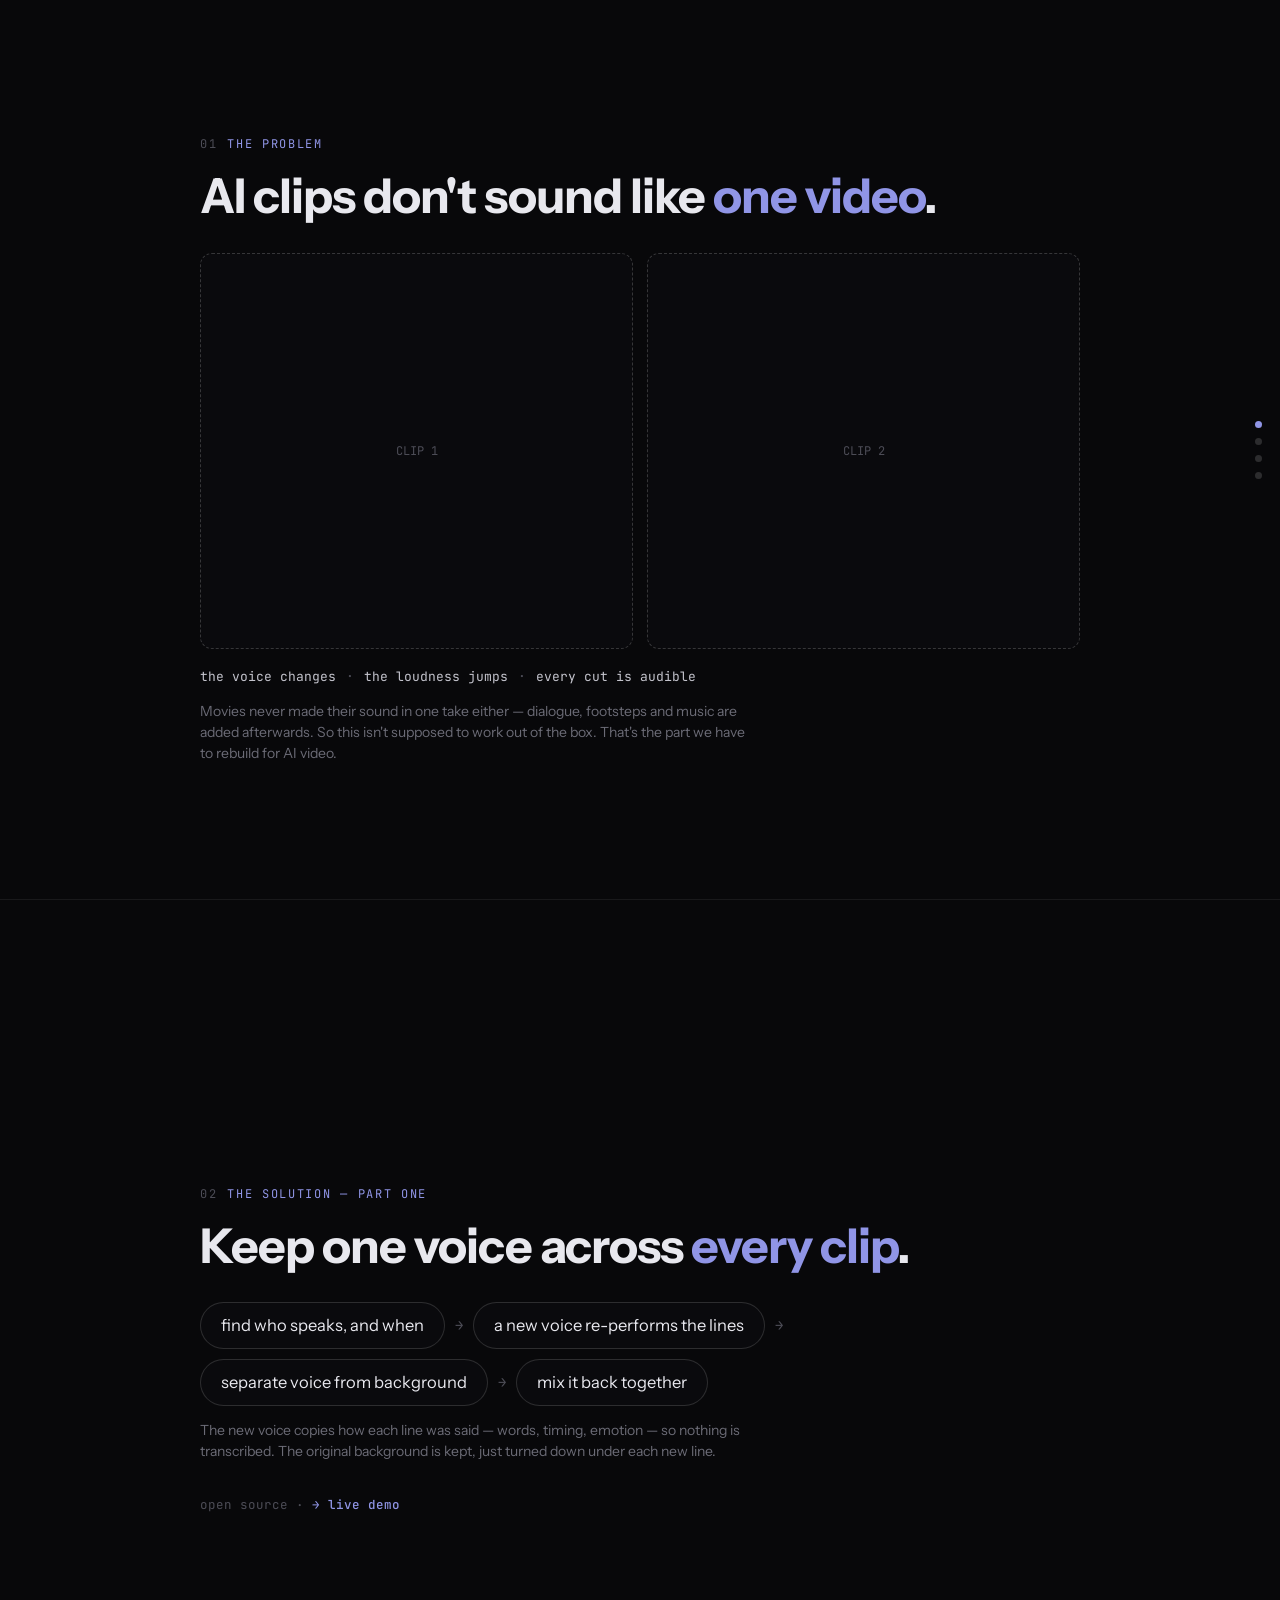
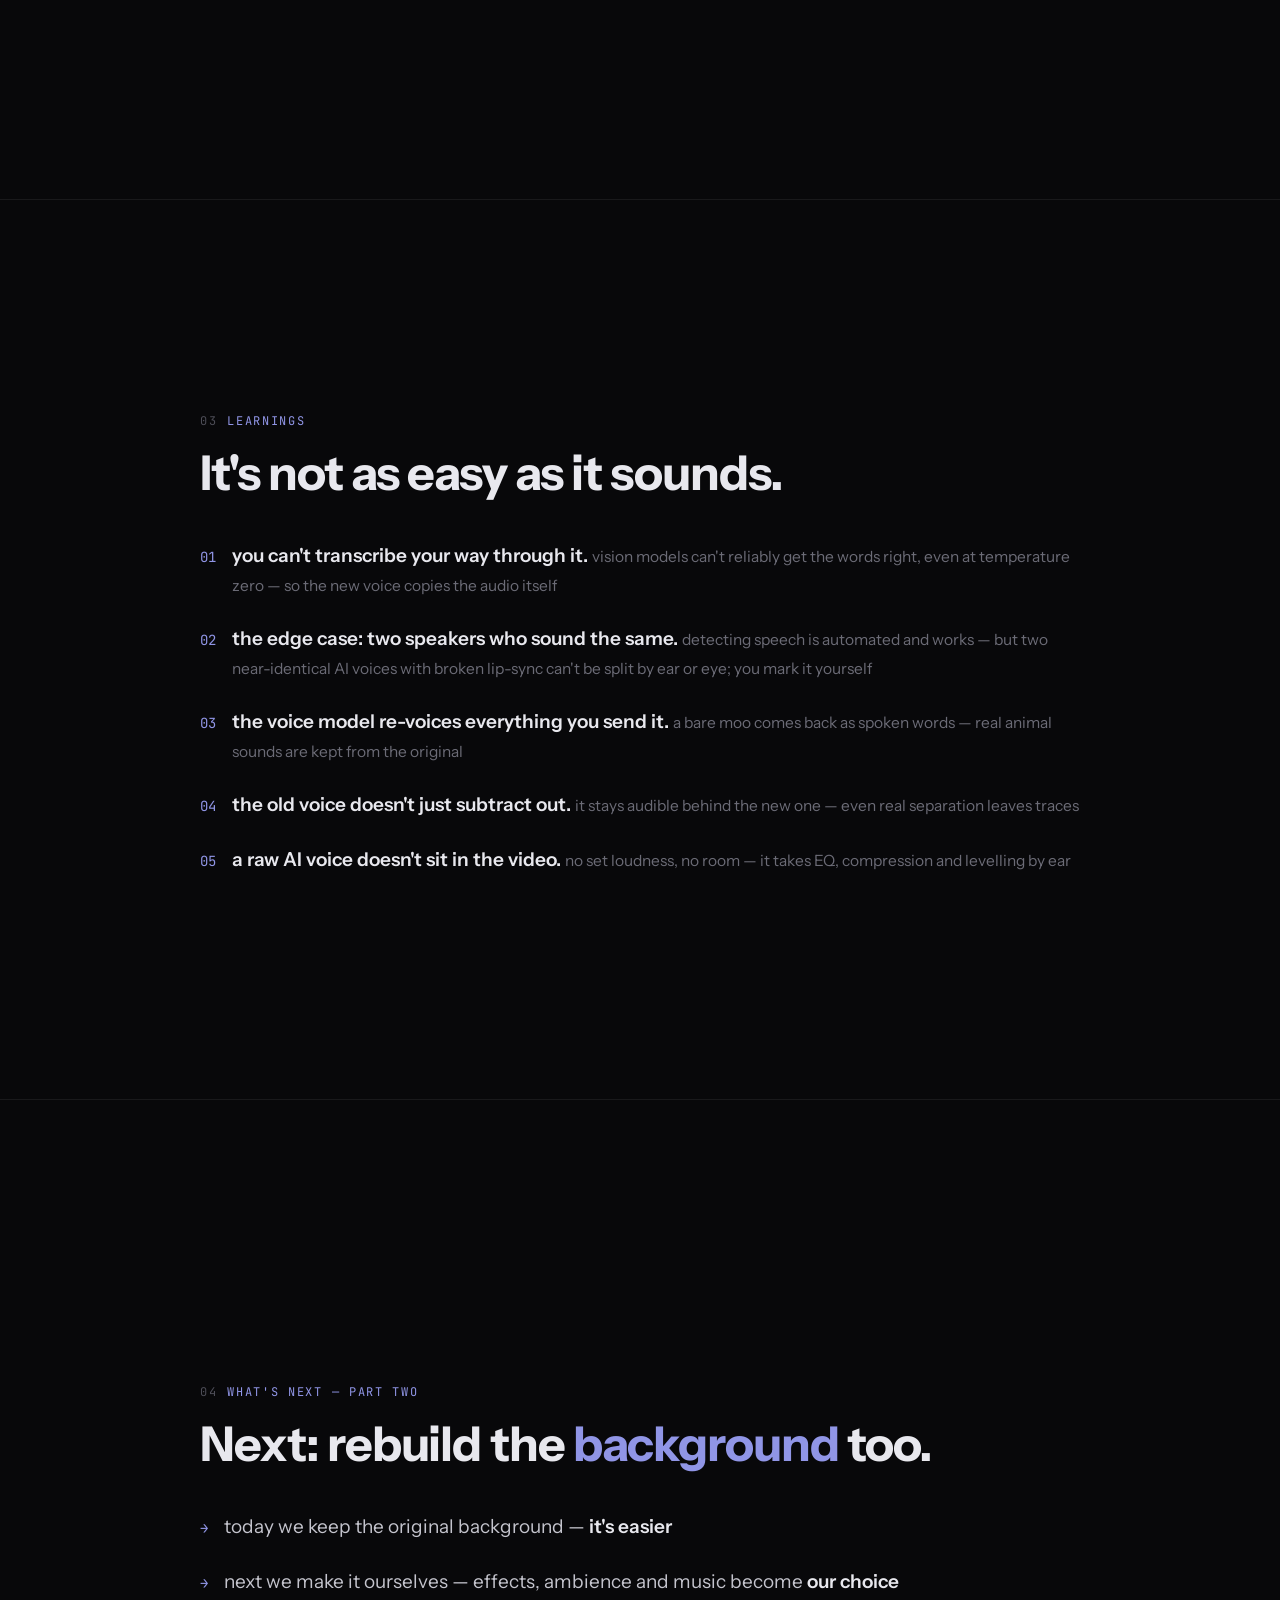
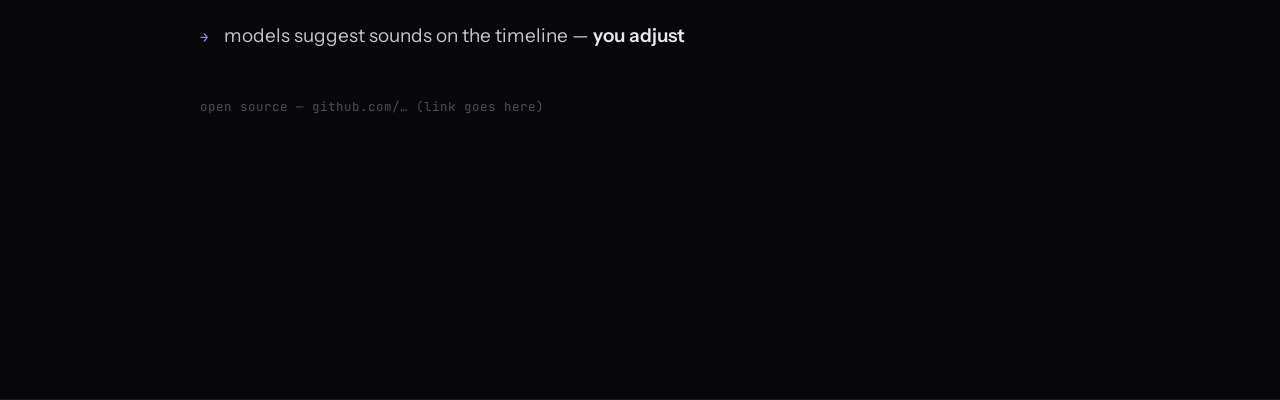
==== docs/presentation.html @ d4136526 "detect speech, cast the voices, convert with ElevenLabs, mix in the browser; README with screenshots" ====
<!DOCTYPE html>
<html lang="en">
<head>
<meta charset="utf-8">
<meta name="viewport" content="width=device-width, initial-scale=1">
<title>Dub Studio — the story</title>
<style>
@import url('https://fonts.googleapis.com/css2?family=Instrument+Sans:wght@400;500;600;700&family=JetBrains+Mono:wght@400;500&display=swap');
:root{
  --bg:#08080a; --panel:#0a0a0d; --line:rgba(255,255,255,.07);
  --text:#e8e8ee; --text2:#c4c4cd; --dim:#6b6b76; --faint:#4d4d57;
  --acc:#3b41c9; --ind:#9095e6;
  --mono:'JetBrains Mono',ui-monospace,monospace;
}
*{box-sizing:border-box;margin:0;padding:0}
html{scroll-snap-type:y mandatory}
body{background:var(--bg);color:var(--text);font-family:'Instrument Sans',system-ui,sans-serif;
     font-size:16px;line-height:1.5;-webkit-font-smoothing:antialiased}
section{height:100vh;overflow:hidden;scroll-snap-align:start;scroll-snap-stop:always;
        display:flex;align-items:center;justify-content:center;padding:0 32px;
        border-bottom:1px solid var(--line)}
.wrap{max-width:880px;width:100%}
.kicker{font-family:var(--mono);font-size:12px;letter-spacing:.14em;color:var(--ind);
        text-transform:uppercase;margin-bottom:16px}
.kicker b{color:var(--faint);font-weight:400;margin-right:10px}
h1{font-size:clamp(30px,4.6vw,48px);font-weight:700;letter-spacing:-.02em;line-height:1.12;
   margin-bottom:30px}
h1 .accent{color:var(--ind)}
.tags{font-family:var(--mono);font-size:13px;color:var(--text2);margin-top:18px}
.tags i{color:var(--faint);font-style:normal;margin:0 10px}
.note{color:var(--dim);font-size:14px;margin-top:14px;max-width:62ch}

/* slide 1 — clips */
.clips{display:flex;gap:14px;margin-top:6px}
.clipbox{flex:1;aspect-ratio:9/16;max-height:44vh;border:1.5px dashed rgba(255,255,255,.18);
         border-radius:12px;display:flex;align-items:center;justify-content:center;
         color:var(--faint);font-family:var(--mono);font-size:12px;text-align:center;
         padding:16px;background:var(--panel)}
.clips video{flex:1;min-width:0;max-height:44vh;border-radius:12px;background:#000;object-fit:contain}

/* slide 2 — flow pills */
.flowline{display:flex;align-items:center;flex-wrap:wrap;gap:10px;margin-top:8px}
.pill{border:1px solid rgba(255,255,255,.14);border-radius:24px;padding:10px 20px;
      font-size:16.5px;color:var(--text);background:var(--panel);white-space:nowrap}
.fa{color:var(--faint);font-family:var(--mono);font-size:14px}

/* slides 3 & 4 — short lines */
.line{display:flex;gap:16px;align-items:baseline;padding:13px 0;font-size:19px;color:var(--text2)}
.line .n{font-family:var(--mono);color:var(--ind);font-size:14px}
.line em{color:var(--text);font-style:normal;font-weight:600}
.line .why{color:var(--dim);font-size:15.5px}
.foot{margin-top:34px;font-family:var(--mono);font-size:12.5px;color:var(--faint)}
.foot b{color:var(--ind);font-weight:500}

/* dots */
.dots{position:fixed;right:18px;top:50%;transform:translateY(-50%);display:flex;
      flex-direction:column;gap:10px;z-index:5}
.dots i{width:7px;height:7px;border-radius:50%;background:rgba(255,255,255,.15);transition:background .2s}
.dots i.on{background:var(--ind)}
@media (max-width:700px){
  section{height:auto;min-height:100vh;overflow:visible;padding:64px 20px}
  .clips{flex-direction:column}.clipbox,.clips video{max-height:36vh}
  .pill{white-space:normal}
  .line{font-size:18px}
  .dots{display:none}
}
</style>
</head>
<body>

<!-- ================================================= 01 · PROBLEM -->
<section>
  <div class="wrap">
    <div class="kicker"><b>01</b>The problem</div>
    <h1>AI clips don't sound like <span class="accent">one video</span>.</h1>

    <!-- DROP YOUR TWO CLIPS HERE: replace the two boxes with
         <video src="clip1.mp4" controls></video>
         <video src="clip2.mp4" controls></video> -->
    <div class="clips">
      <div class="clipbox">CLIP 1</div>
      <div class="clipbox">CLIP 2</div>
    </div>

    <div class="tags">the voice changes<i>·</i>the loudness jumps<i>·</i>every cut is audible</div>
    <p class="note">Movies never made their sound in one take either — dialogue, footsteps and music
      are added afterwards. So this isn't supposed to work out of the box. That's the part we have
      to rebuild for AI video.</p>
  </div>
</section>

<!-- ================================================= 02 · SOLUTION, PART ONE -->
<section>
  <div class="wrap">
    <div class="kicker"><b>02</b>The solution — part one</div>
    <h1>Keep one voice across <span class="accent">every clip</span>.</h1>

    <div class="flowline">
      <span class="pill">find who speaks, and when</span><span class="fa">→</span>
      <span class="pill">a new voice re-performs the lines</span><span class="fa">→</span>
      <span class="pill">separate voice from background</span><span class="fa">→</span>
      <span class="pill">mix it back together</span>
    </div>

    <p class="note">The new voice copies how each line was said — words, timing, emotion — so nothing
      is transcribed. The original background is kept, just turned down under each new line.</p>

    <p class="foot">open source · <b>→ live demo</b></p>
  </div>
</section>

<!-- ================================================= 03 · LEARNINGS -->
<section>
  <div class="wrap">
    <div class="kicker"><b>03</b>Learnings</div>
    <h1>It's not as easy as it sounds.</h1>

    <div class="line"><span class="n">01</span><p><em>you can't transcribe your way through it.</em> <span class="why">vision models can't reliably get the words right, even at temperature zero — so the new voice copies the audio itself</span></p></div>
    <div class="line"><span class="n">02</span><p><em>the edge case: two speakers who sound the same.</em> <span class="why">detecting speech is automated and works — but two near-identical AI voices with broken lip-sync can't be split by ear or eye; you mark it yourself</span></p></div>
    <div class="line"><span class="n">03</span><p><em>the voice model re-voices everything you send it.</em> <span class="why">a bare moo comes back as spoken words — real animal sounds are kept from the original</span></p></div>
    <div class="line"><span class="n">04</span><p><em>the old voice doesn't just subtract out.</em> <span class="why">it stays audible behind the new one — even real separation leaves traces</span></p></div>
    <div class="line"><span class="n">05</span><p><em>a raw AI voice doesn't sit in the video.</em> <span class="why">no set loudness, no room — it takes EQ, compression and levelling by ear</span></p></div>
  </div>
</section>

<!-- ================================================= 04 · WHAT'S NEXT -->
<section>
  <div class="wrap">
    <div class="kicker"><b>04</b>What's next — part two</div>
    <h1>Next: rebuild the <span class="accent">background</span> too.</h1>

    <div class="line"><span class="n">→</span><p>today we keep the original background — <em>it's easier</em></p></div>
    <div class="line"><span class="n">→</span><p>next we make it ourselves — effects, ambience and music become <em>our choice</em></p></div>
    <div class="line"><span class="n">→</span><p>models suggest sounds on the timeline — <em>you adjust</em></p></div>

    <p class="foot">open source — github.com/… (link goes here)</p>
  </div>
</section>

<div class="dots"><i class="on"></i><i></i><i></i><i></i></div>

<script>
const secs=[...document.querySelectorAll('section')];
const dots=[...document.querySelectorAll('.dots i')];
const smooth=matchMedia('(prefers-reduced-motion: reduce)').matches?'auto':'smooth';
function cur(){return Math.round(scrollY/innerHeight)}
function go(i){secs[Math.max(0,Math.min(secs.length-1,i))].scrollIntoView({behavior:smooth})}
addEventListener('keydown',e=>{
  if(['ArrowDown','PageDown',' ','ArrowRight'].includes(e.key)){e.preventDefault();go(cur()+1)}
  if(['ArrowUp','PageUp','ArrowLeft'].includes(e.key)){e.preventDefault();go(cur()-1)}
});
addEventListener('scroll',()=>{const c=cur();dots.forEach((d,i)=>d.classList.toggle('on',i===c))},{passive:true});
</script>
</body>
</html>
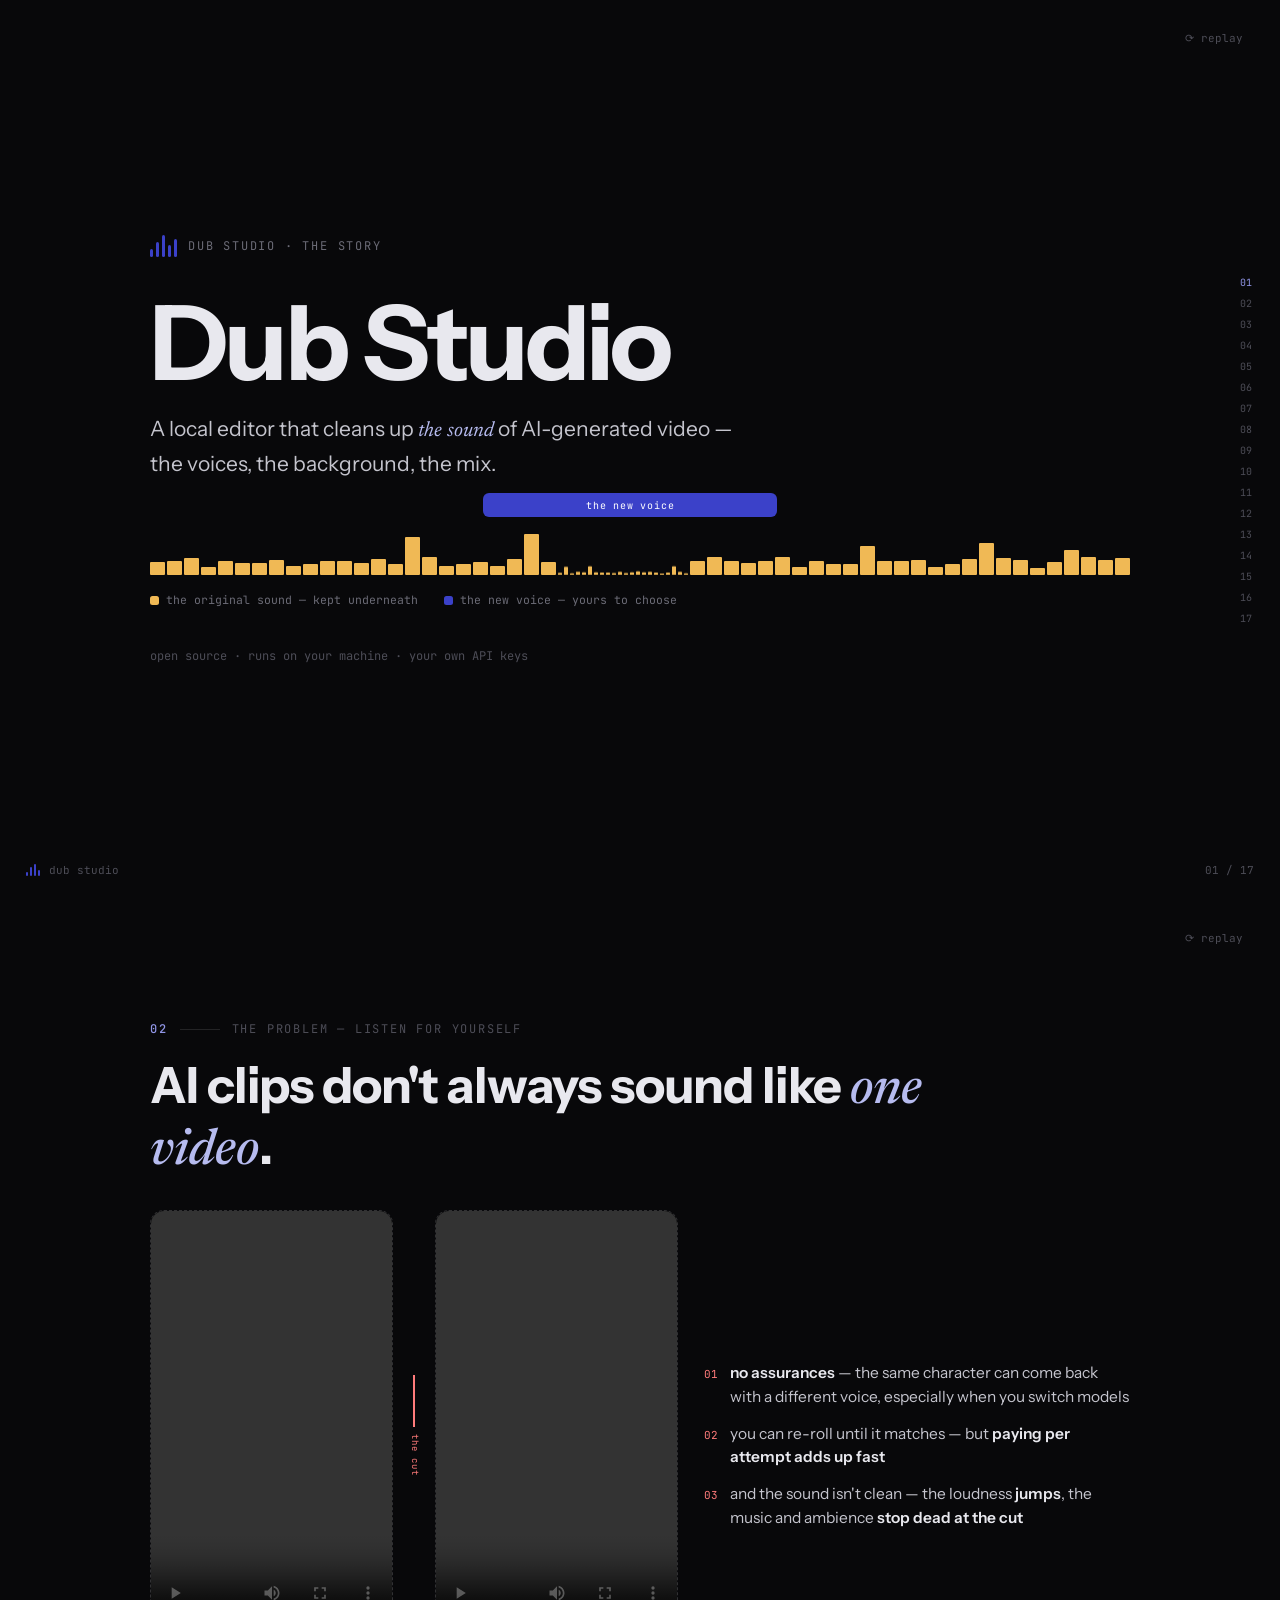
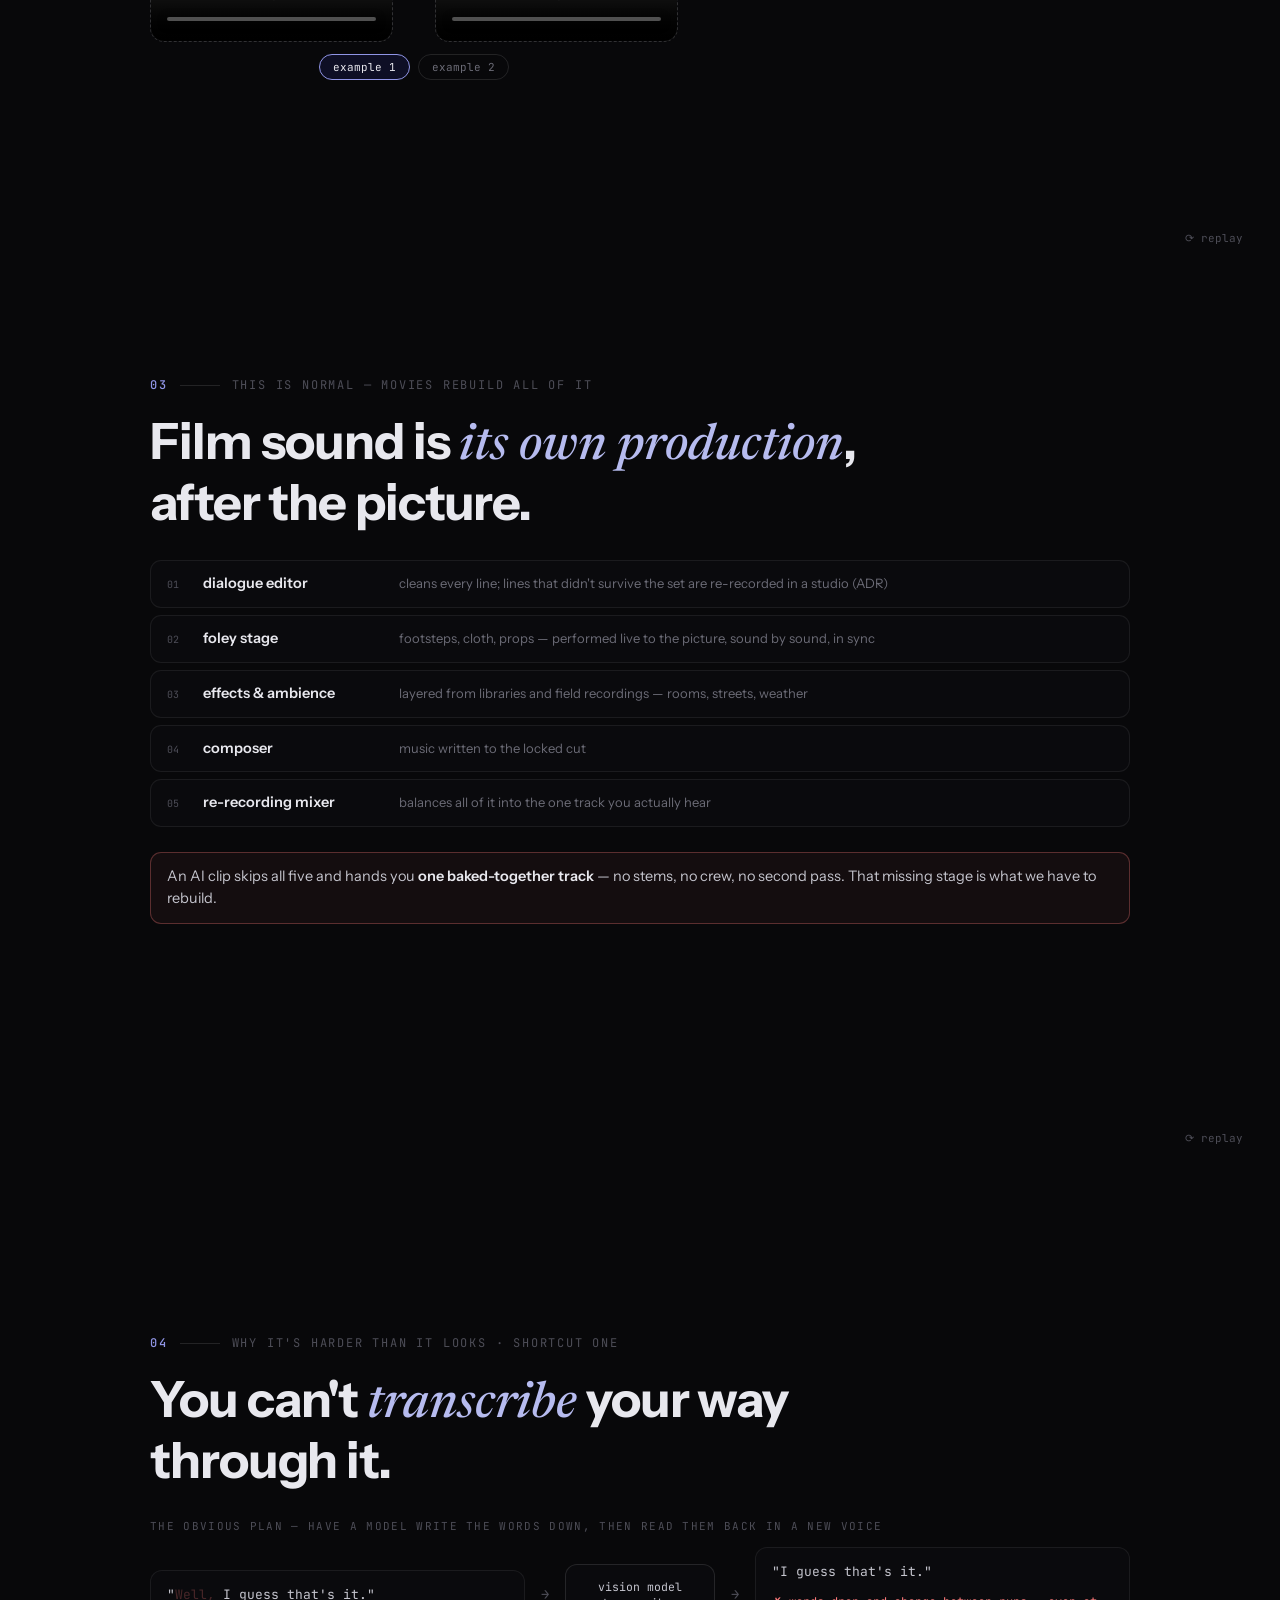
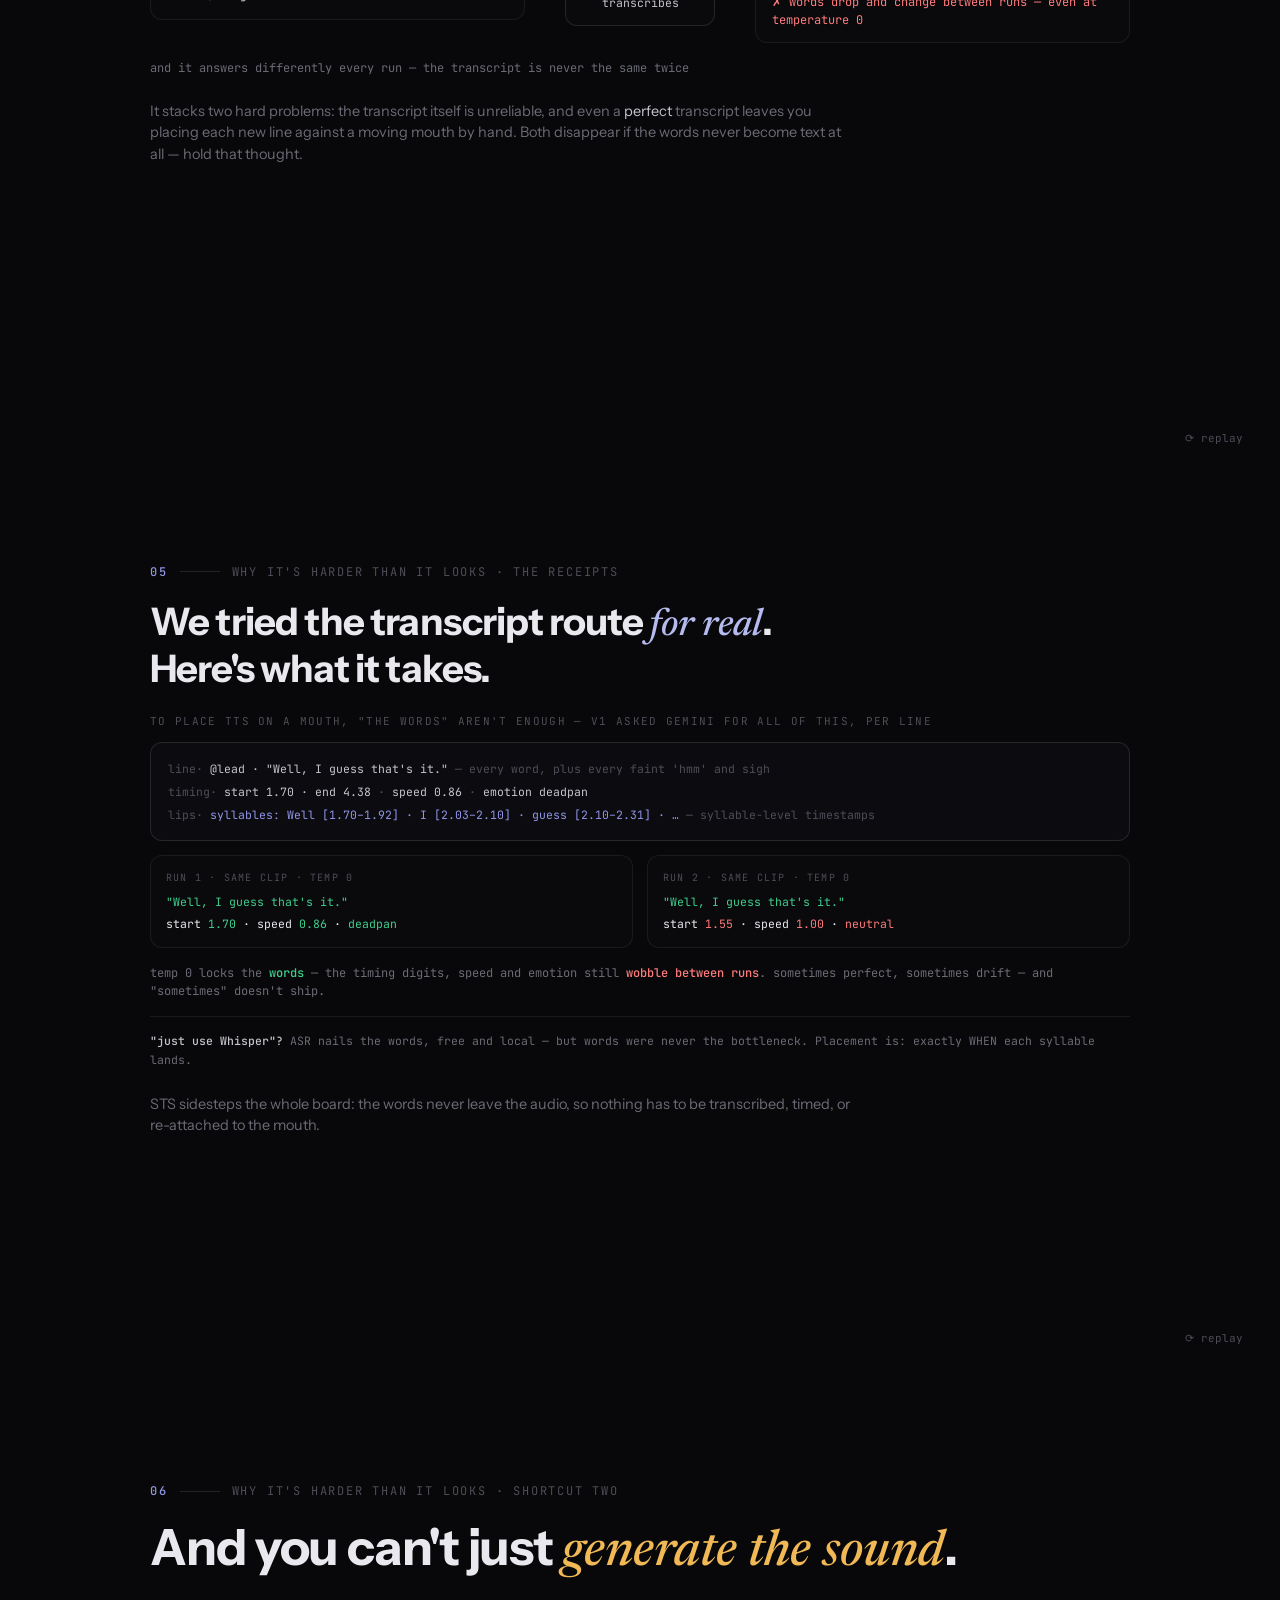
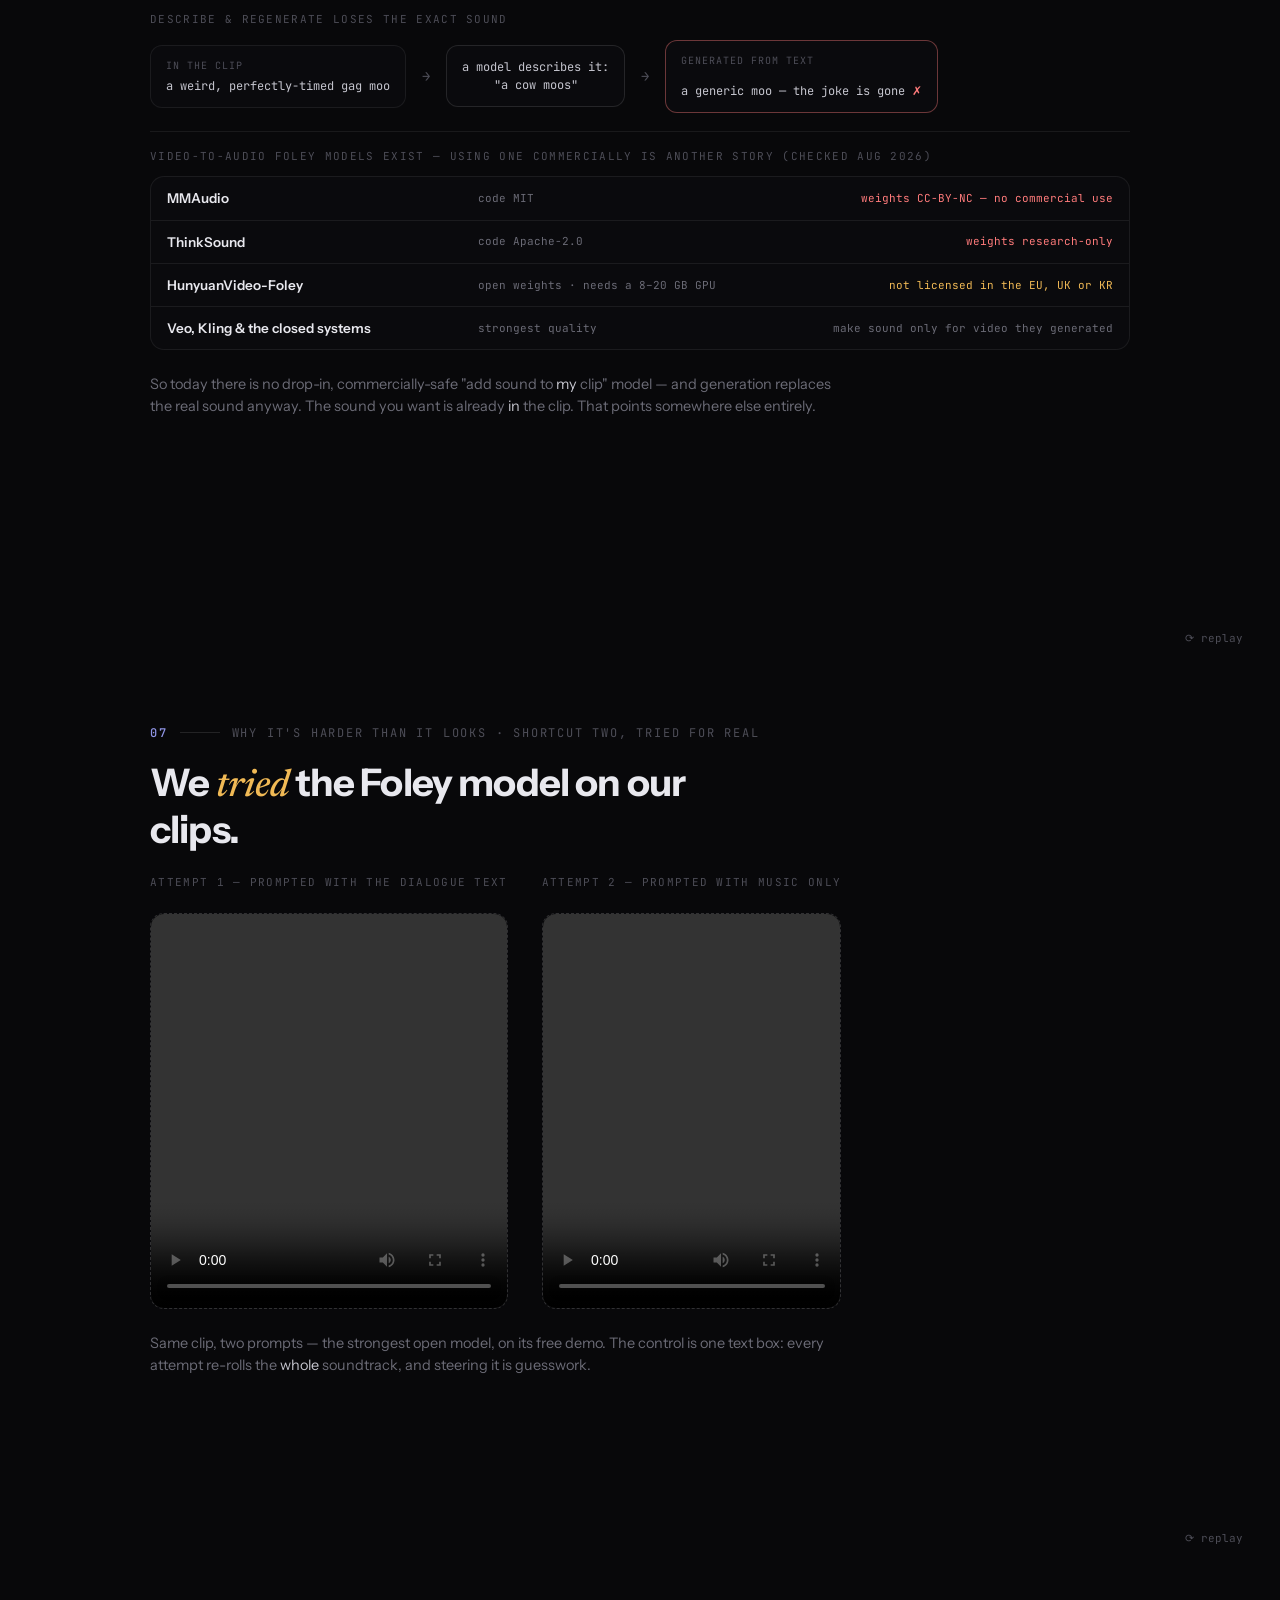
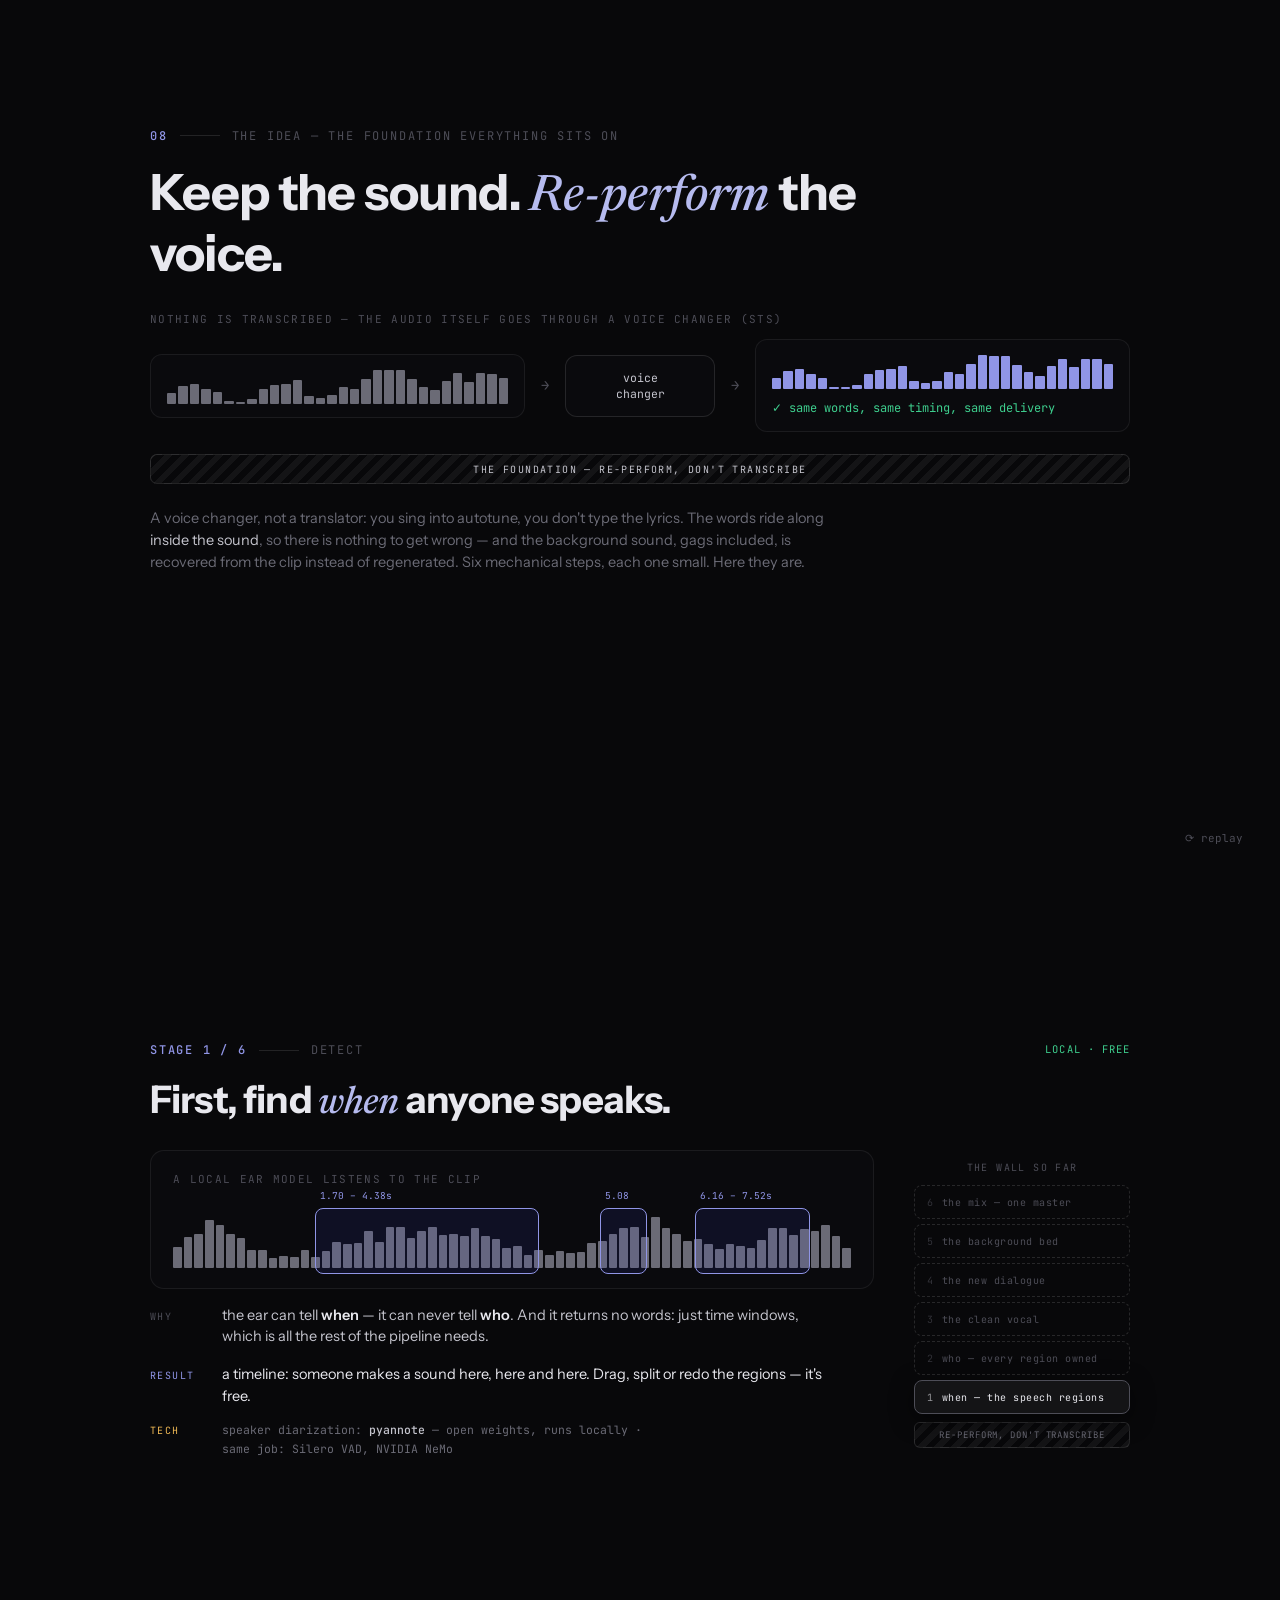
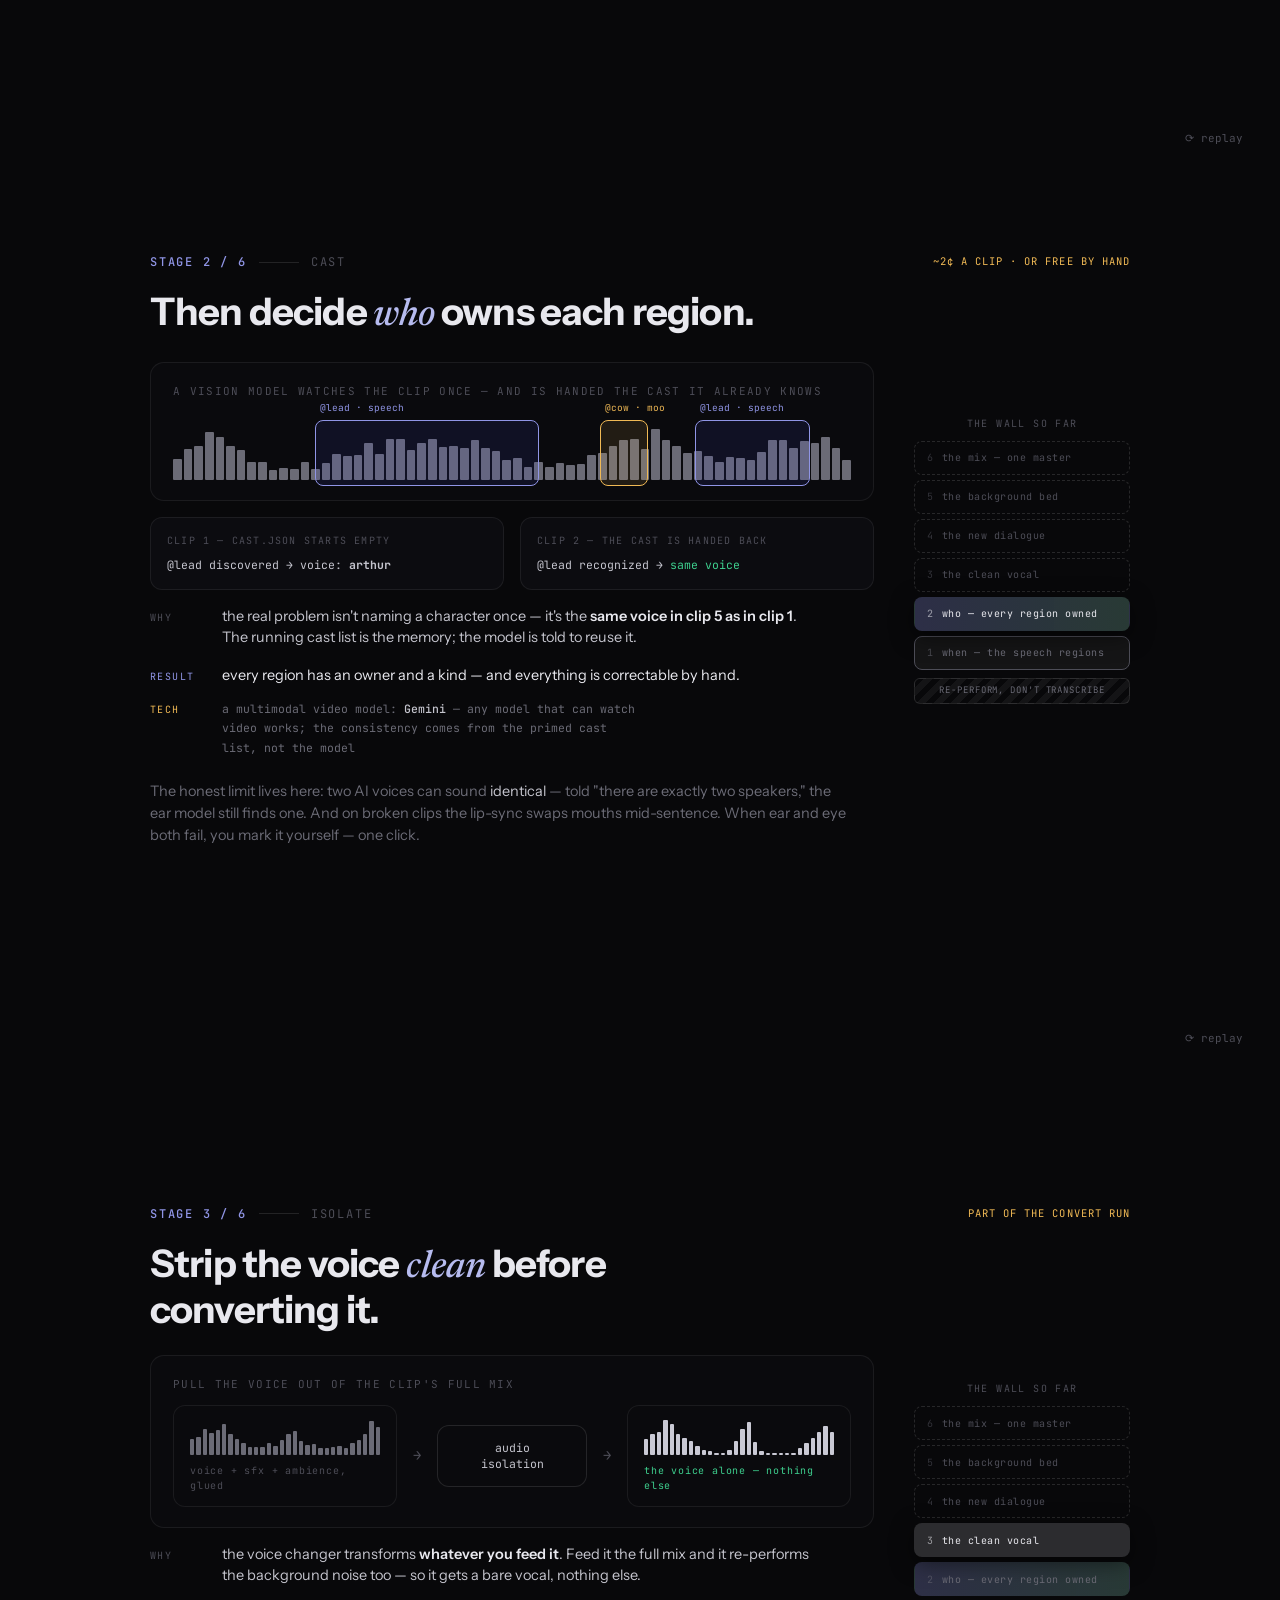
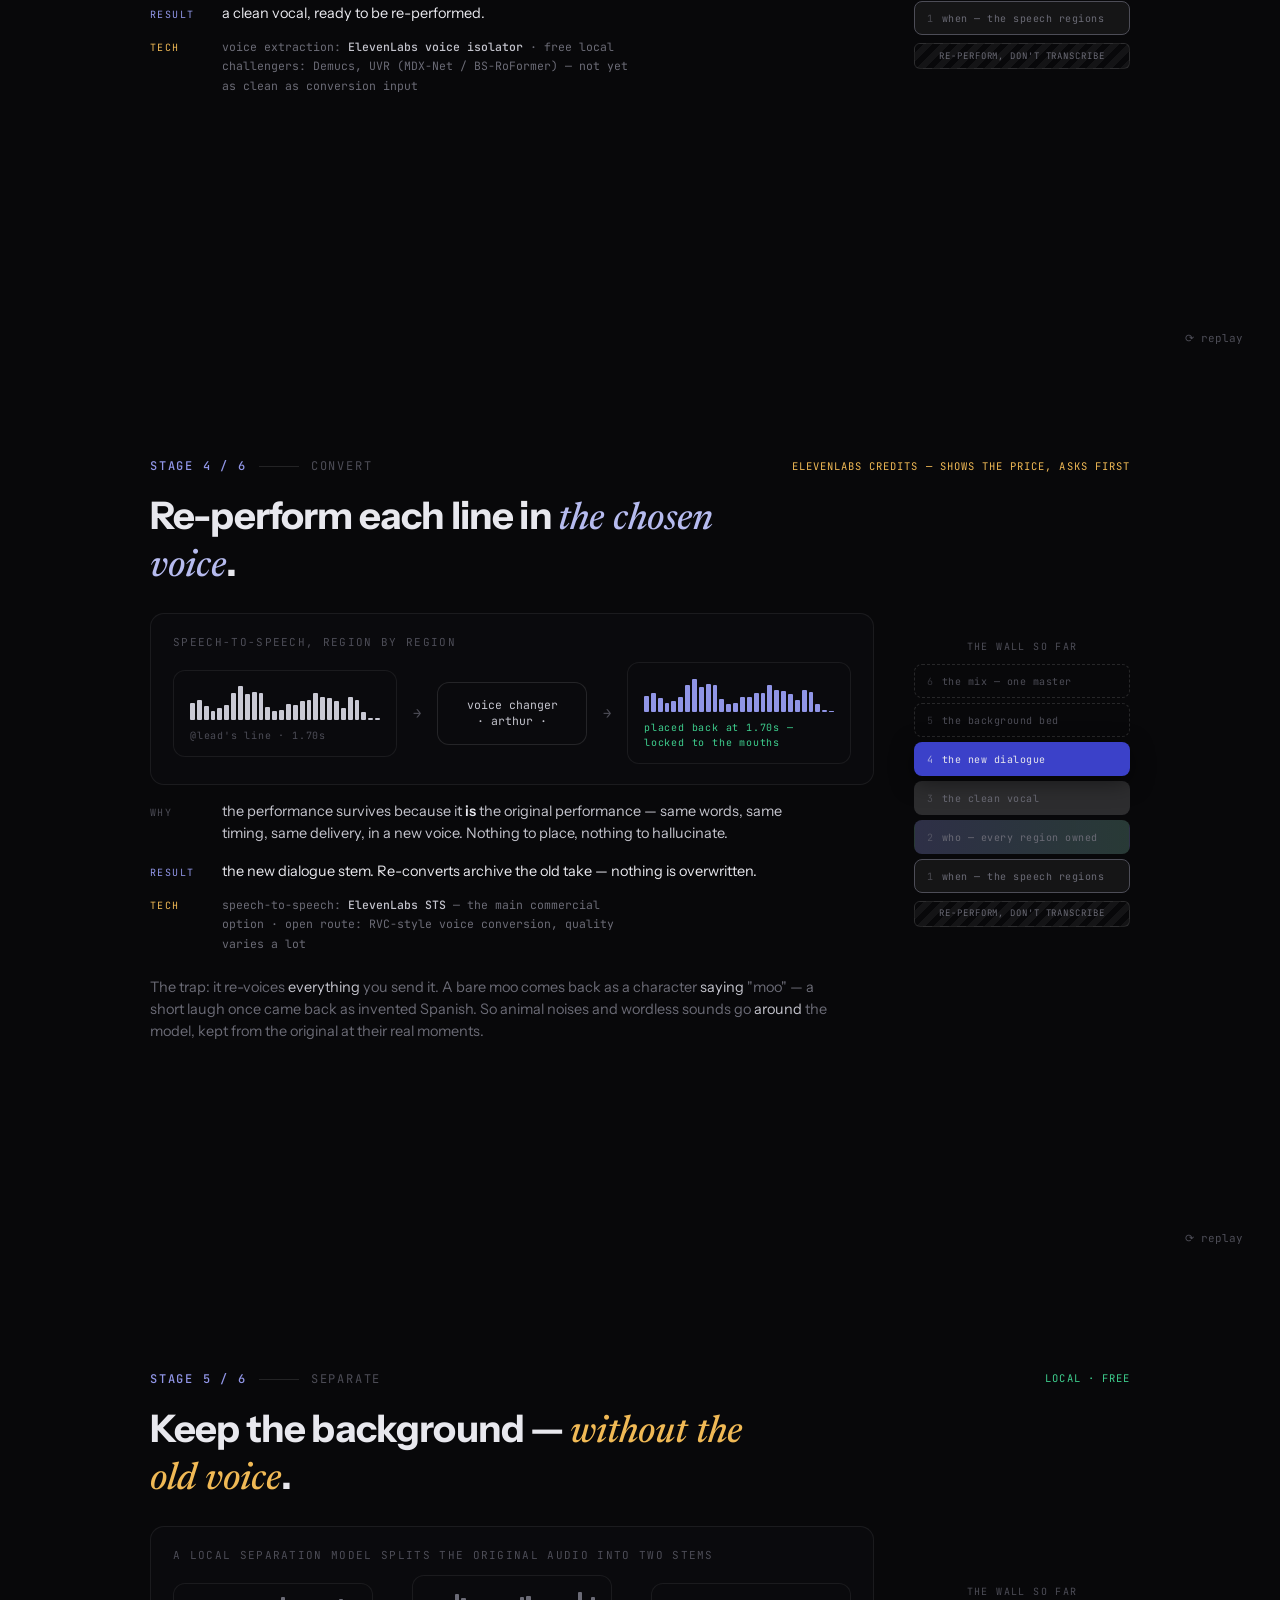
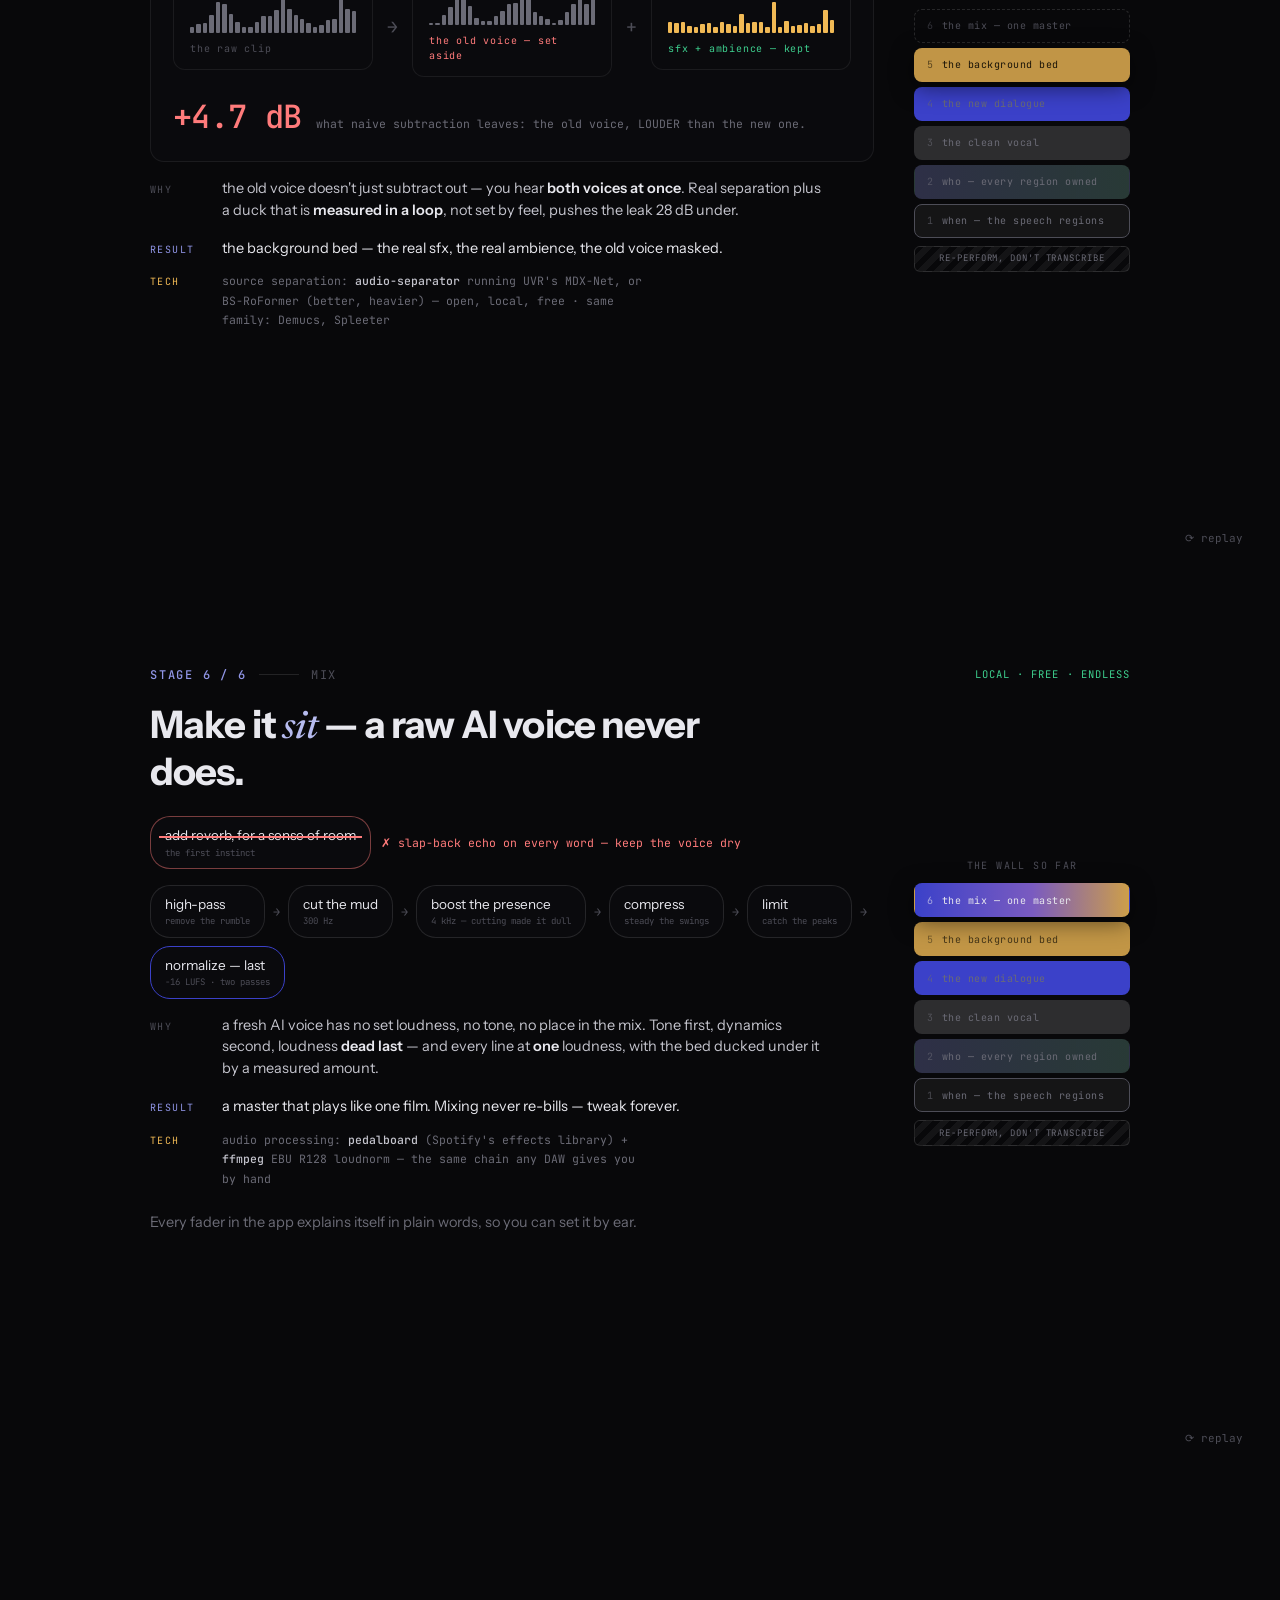
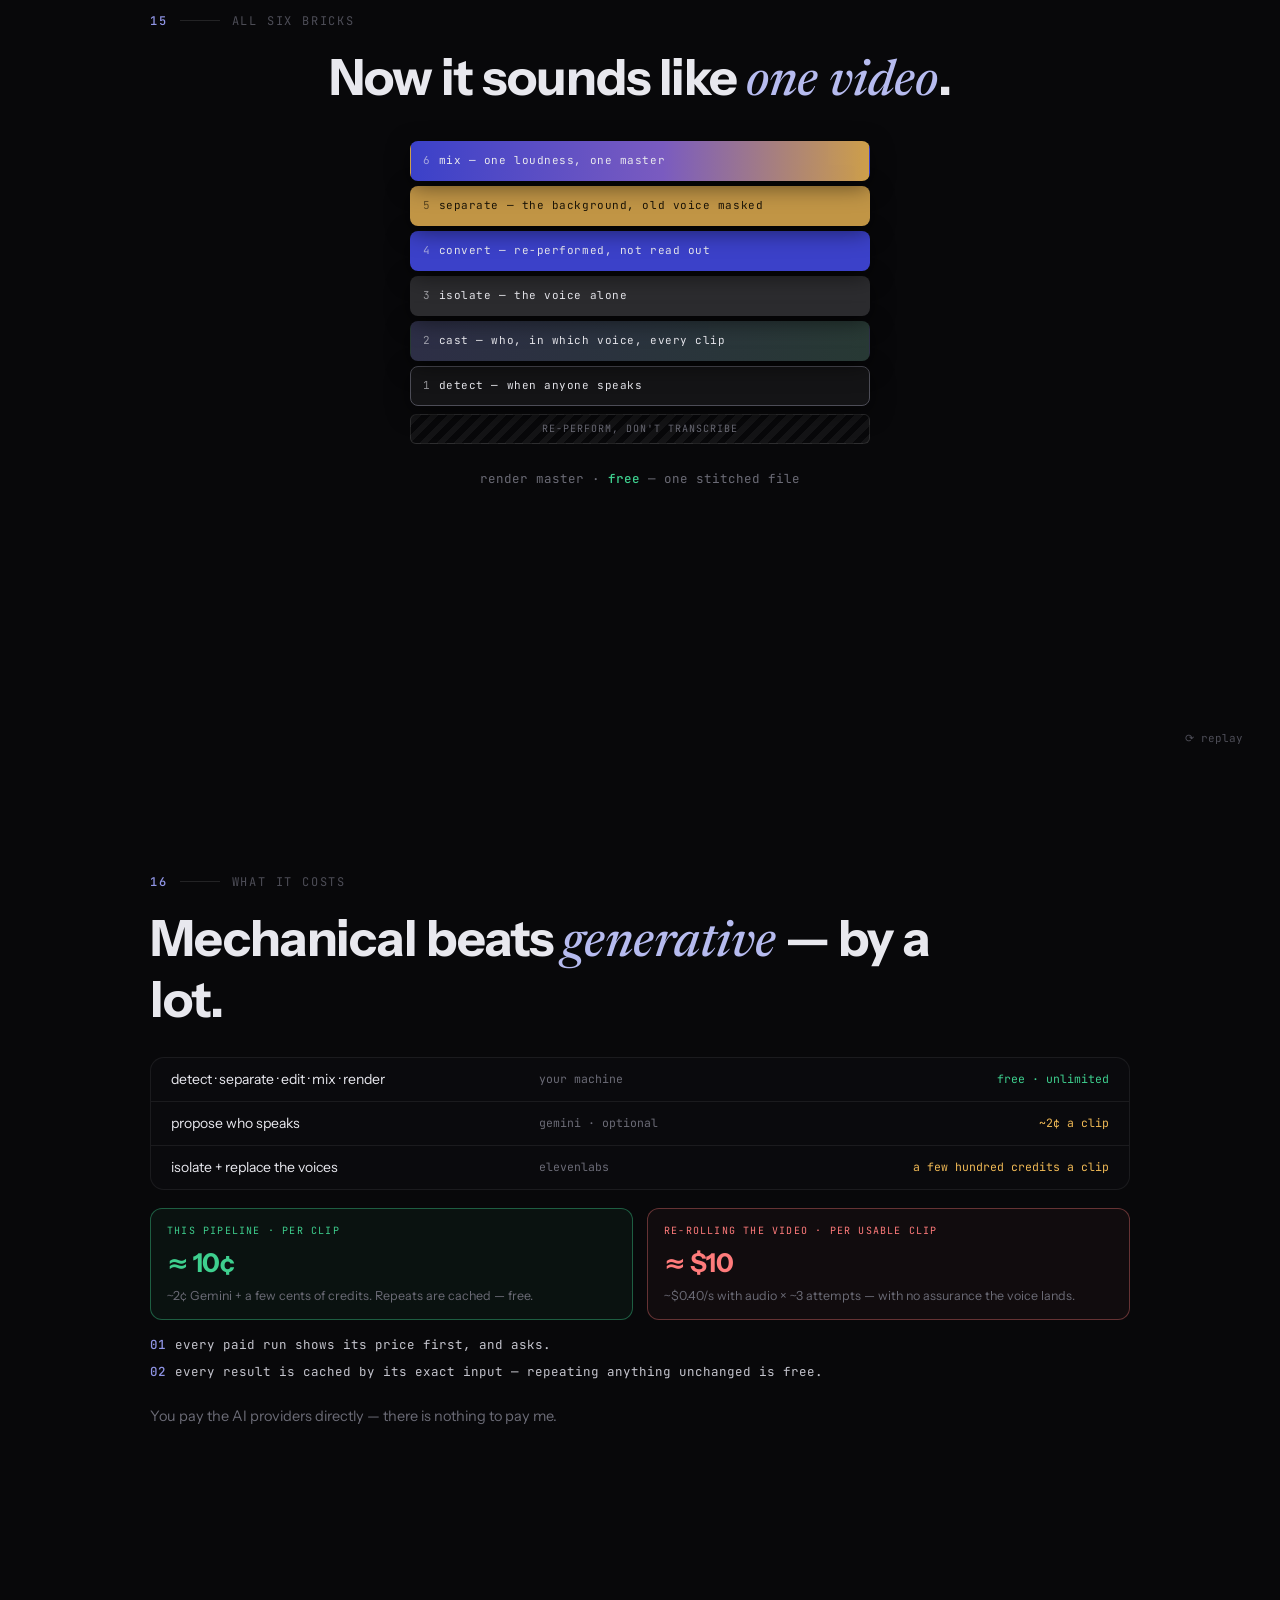
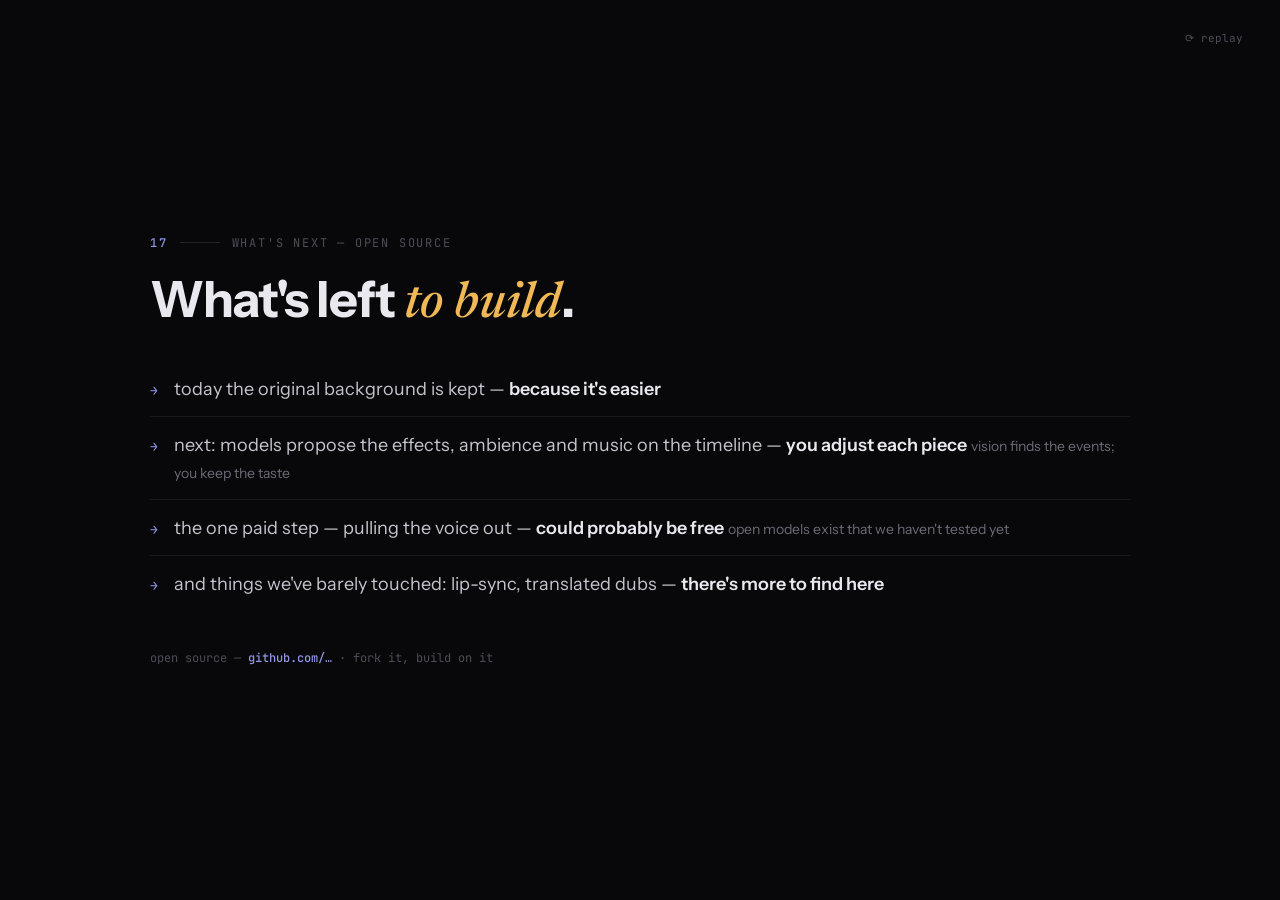
==== commit 91c4e1f0: "refactoring" ====
--- a/docs/presentation.html
+++ b/docs/presentation.html
@@ -5,151 +5,1067 @@
 <meta name="viewport" content="width=device-width, initial-scale=1">
 <title>Dub Studio — the story</title>
 <style>
-@import url('https://fonts.googleapis.com/css2?family=Instrument+Sans:wght@400;500;600;700&family=JetBrains+Mono:wght@400;500&display=swap');
+@import url('https://fonts.googleapis.com/css2?family=Instrument+Sans:wght@400;500;600;700&family=JetBrains+Mono:wght@400;500&family=Newsreader:ital,opsz,wght@1,6..72,400;1,6..72,500&display=swap');
+
+/* Tokens are the app's tokens — the deck and the live demo are one world. */
 :root{
-  --bg:#08080a; --panel:#0a0a0d; --line:rgba(255,255,255,.07);
+  --bg:#08080a; --panel:#0a0a0d; --card:#0c0c10;
+  --line:rgba(255,255,255,.07); --line2:rgba(255,255,255,.11);
   --text:#e8e8ee; --text2:#c4c4cd; --dim:#6b6b76; --faint:#4d4d57;
-  --acc:#3b41c9; --ind:#9095e6;
+  --acc:#3b41c9; --ind:#9095e6; --ind3:#b6bbef;
+  --amber:#f0b955; --ok:#3ecf8e; --err:#ff7b7b;
+  --cast1:#9095e6; --cast2:#e69f90; --cast3:#8fd8c0;
   --mono:'JetBrains Mono',ui-monospace,monospace;
+  --serif:'Newsreader',Georgia,serif;
 }
 *{box-sizing:border-box;margin:0;padding:0}
-html{scroll-snap-type:y mandatory}
+html{scroll-snap-type:y mandatory;background:var(--bg)}
 body{background:var(--bg);color:var(--text);font-family:'Instrument Sans',system-ui,sans-serif;
      font-size:16px;line-height:1.5;-webkit-font-smoothing:antialiased}
-section{height:100vh;overflow:hidden;scroll-snap-align:start;scroll-snap-stop:always;
-        display:flex;align-items:center;justify-content:center;padding:0 32px;
-        border-bottom:1px solid var(--line)}
-.wrap{max-width:880px;width:100%}
-.kicker{font-family:var(--mono);font-size:12px;letter-spacing:.14em;color:var(--ind);
-        text-transform:uppercase;margin-bottom:16px}
-.kicker b{color:var(--faint);font-weight:400;margin-right:10px}
-h1{font-size:clamp(30px,4.6vw,48px);font-weight:700;letter-spacing:-.02em;line-height:1.12;
-   margin-bottom:30px}
-h1 .accent{color:var(--ind)}
-.tags{font-family:var(--mono);font-size:13px;color:var(--text2);margin-top:18px}
-.tags i{color:var(--faint);font-style:normal;margin:0 10px}
-.note{color:var(--dim);font-size:14px;margin-top:14px;max-width:62ch}
-
-/* slide 1 — clips */
-.clips{display:flex;gap:14px;margin-top:6px}
-.clipbox{flex:1;aspect-ratio:9/16;max-height:44vh;border:1.5px dashed rgba(255,255,255,.18);
-         border-radius:12px;display:flex;align-items:center;justify-content:center;
-         color:var(--faint);font-family:var(--mono);font-size:12px;text-align:center;
-         padding:16px;background:var(--panel)}
-.clips video{flex:1;min-width:0;max-height:44vh;border-radius:12px;background:#000;object-fit:contain}
-
-/* slide 2 — flow pills */
-.flowline{display:flex;align-items:center;flex-wrap:wrap;gap:10px;margin-top:8px}
-.pill{border:1px solid rgba(255,255,255,.14);border-radius:24px;padding:10px 20px;
-      font-size:16.5px;color:var(--text);background:var(--panel);white-space:nowrap}
-.fa{color:var(--faint);font-family:var(--mono);font-size:14px}
-
-/* slides 3 & 4 — short lines */
-.line{display:flex;gap:16px;align-items:baseline;padding:13px 0;font-size:19px;color:var(--text2)}
-.line .n{font-family:var(--mono);color:var(--ind);font-size:14px}
-.line em{color:var(--text);font-style:normal;font-weight:600}
-.line .why{color:var(--dim);font-size:15.5px}
-.foot{margin-top:34px;font-family:var(--mono);font-size:12.5px;color:var(--faint)}
+button{font-family:inherit;color:inherit;background:none;border:none;cursor:pointer}
+:focus-visible{outline:2px solid var(--ind);outline-offset:2px}
+
+section{height:100svh;overflow:hidden;scroll-snap-align:start;scroll-snap-stop:always;
+        position:relative;display:flex;align-items:center;justify-content:center;
+        padding:0 min(6vw,72px)}
+.wrap{max-width:980px;width:100%}
+
+/* ---------- shared editorial system ---------- */
+.kicker{display:flex;align-items:center;gap:12px;font-family:var(--mono);font-size:12px;
+        letter-spacing:.15em;text-transform:uppercase;color:var(--faint);margin-bottom:20px}
+.kicker b{color:var(--ind);font-weight:500}
+.kicker .rule{flex:0 0 40px;height:1px;background:var(--line2)}
+.kicker .price{margin-left:auto;font-size:10.5px;letter-spacing:.1em}
+.kicker .price.free{color:var(--ok)} .kicker .price.paid{color:var(--amber)}
+h1{font-size:clamp(30px,4.6vw,50px);font-weight:700;letter-spacing:-.022em;line-height:1.1;
+   margin-bottom:30px;max-width:24ch}
+h1 .acc{font-family:var(--serif);font-style:italic;font-weight:500;letter-spacing:0;color:var(--ind3)}
+h1 .acc.warm{color:var(--amber)}
+.stage h1{font-size:clamp(25px,3.4vw,38px);margin-bottom:24px}
+.note{color:var(--dim);font-size:14.5px;margin-top:24px;max-width:70ch}
+.note em{color:var(--text2);font-style:normal}
+.tags{font-family:var(--mono);font-size:12.5px;color:var(--text2);margin-top:20px}
+.tags i{color:var(--faint);font-style:normal;margin:0 9px}
+
+.demo{margin-top:4px}
+.panel{border:1px solid var(--line);border-radius:14px;background:var(--panel);padding:20px 22px}
+.mlabel{font-family:var(--mono);font-size:11px;letter-spacing:.12em;text-transform:uppercase;
+        color:var(--faint);margin-bottom:12px}
+.badge{display:inline-flex;align-items:center;gap:8px;font-family:var(--mono);font-size:12px;margin-top:10px}
+.badge.no{color:var(--err)} .badge.yes{color:var(--ok)}
+.aside{font-family:var(--mono);font-size:12px;color:var(--dim);margin-top:16px}
+.aside b{color:var(--err);font-weight:500}
+
+/* waveforms — bars built by js, colored by currentColor */
+.wv{display:flex;align-items:flex-end;gap:2px;height:52px}
+.wv i{flex:1;min-width:2px;border-radius:1px;background:currentColor;height:calc(var(--h)*100%)}
+.wv b{display:flex;align-items:flex-end;gap:2px;height:100%;transform-origin:bottom;flex:none}
+.wv b i{flex:none;width:4px}
+.wvgrey{color:var(--dim)} .wvind{color:var(--ind)} .wvamber{color:var(--amber)}
+
+/* ---------- animation machinery ----------
+   every animated element is paused until its section gets .play */
+section .a{animation-play-state:paused!important}
+section.play .a{animation-play-state:running!important}
+@keyframes rise{from{opacity:0;transform:translateY(14px)}to{opacity:1;transform:none}}
+@keyframes fade{from{opacity:0}to{opacity:1}}
+@keyframes duck{to{transform:scaleY(.22)}}
+@keyframes strike{to{transform:scaleX(1)}}
+@keyframes dropword{to{opacity:.25;color:var(--err)}}
+@keyframes meterup{from{transform:scaleY(0)}to{transform:scaleY(1)}}
+@keyframes seampulse{0%,100%{opacity:.45}50%{opacity:1}}
+@keyframes eq{0%,100%{transform:scaleY(.35)}50%{transform:scaleY(1)}}
+@keyframes dropin{0%{opacity:0;transform:translateY(-22px)}70%{opacity:1;transform:translateY(2px)}
+                  100%{opacity:1;transform:none}}
+@keyframes drawreg{from{opacity:0;transform:scaleX(.2)}to{opacity:1;transform:scaleX(1)}}
+.a.rise{animation:rise .55s cubic-bezier(.2,.7,.2,1) both}
+.a.fade{animation:fade .5s ease both}
+
+/* ---------- chrome: rail, counter, replay, hint ---------- */
+.rail{position:fixed;right:22px;top:50%;transform:translateY(-50%);display:flex;
+      flex-direction:column;gap:4px;z-index:10}
+.rail button{font-family:var(--mono);font-size:10px;color:var(--faint);padding:2px 6px;
+             border-radius:5px;text-align:right;transition:color .2s}
+.rail button:hover{color:var(--text2)}
+.rail button.on{color:var(--ind)}
+.corner{position:fixed;left:26px;bottom:22px;z-index:10;display:flex;align-items:center;gap:9px;
+        font-family:var(--mono);font-size:11px;color:var(--faint)}
+.corner .bars{display:flex;align-items:flex-end;gap:2px;height:12px}
+.corner .bars i{width:2px;border-radius:1px;background:var(--acc)}
+.count{position:fixed;right:26px;bottom:22px;z-index:10;font-family:var(--mono);font-size:11px;
+       color:var(--faint)}
+.replay{position:absolute;right:26px;top:24px;z-index:5;font-family:var(--mono);font-size:11px;
+        color:var(--faint);padding:6px 10px;border:1px solid transparent;border-radius:7px;
+        transition:color .2s,border-color .2s}
+.replay:hover{color:var(--text2);border-color:var(--line2)}
+.hint{position:fixed;left:50%;bottom:20px;transform:translateX(-50%);z-index:10;
+      font-family:var(--mono);font-size:11.5px;color:var(--dim);
+      animation:seampulse 2.6s ease-in-out infinite;transition:opacity .4s}
+.hint.gone{opacity:0;pointer-events:none}
+
+/* ---------- the brick wall — the deck's spine ----------
+   every stage slide lays one brick; the payoff slide shows the finished wall */
+.stagegrid{display:grid;grid-template-columns:1fr 216px;gap:40px;align-items:center}
+.stack{display:flex;flex-direction:column-reverse;gap:5px}
+.brick{height:34px;border-radius:8px;display:flex;align-items:center;padding:0 12px;
+       font-family:var(--mono);font-size:10px;letter-spacing:.05em;white-space:nowrap;
+       overflow:hidden;text-overflow:ellipsis}
+.brick .bn{margin-right:8px;opacity:.6}
+.brick.todo{border:1.5px dashed rgba(255,255,255,.13);color:var(--faint)}
+.brick.built{border:1px solid var(--line2);background:rgba(255,255,255,.04);color:var(--dim)}
+.brick.now{animation:dropin .6s cubic-bezier(.3,.9,.4,1.2) both;color:var(--text);
+           box-shadow:0 6px 22px rgba(0,0,0,.5)}
+.b1.built,.b1.now{border:1px solid var(--faint);background:rgba(255,255,255,.05)}
+.b2.built,.b2.now{border:1px solid transparent;background:linear-gradient(90deg,rgba(144,149,230,.28),rgba(143,216,192,.24))}
+.b3.built,.b3.now{border:1px solid transparent;background:rgba(232,232,238,.16)}
+.b4.built,.b4.now{border:1px solid transparent;background:var(--acc)}
+.b5.built,.b5.now{border:1px solid transparent;background:rgba(240,185,85,.8);color:#1a1408}
+.b5.built{color:rgba(26,20,8,.75)}
+.b6.built,.b6.now{border:1px solid transparent;background:linear-gradient(90deg,var(--acc) 0%,#7a5bc0 55%,rgba(240,185,85,.85) 100%)}
+.slab{height:26px;border-radius:6px;border:1px solid var(--line2);
+      background:repeating-linear-gradient(-45deg,rgba(255,255,255,.05) 0 6px,transparent 6px 12px);
+      display:flex;align-items:center;justify-content:center;font-family:var(--mono);
+      font-size:9px;letter-spacing:.1em;color:var(--dim);text-transform:uppercase;margin-top:3px}
+.stacklabel{font-family:var(--mono);font-size:10px;letter-spacing:.14em;text-transform:uppercase;
+            color:var(--faint);margin-bottom:10px;text-align:center}
+
+/* why / result rows under each stage demo */
+.wr{display:flex;gap:14px;align-items:baseline;margin-top:16px}
+.wr .k{flex:0 0 58px;font-family:var(--mono);font-size:10px;letter-spacing:.14em;
+       text-transform:uppercase;color:var(--faint)}
+.wr p{font-size:14.5px;color:var(--text2);max-width:60ch}
+.wr p em{color:var(--text);font-style:normal;font-weight:600}
+.wr.result .k{color:var(--ind)}
+.wr.result p{color:var(--text)}
+.wr.tech{margin-top:12px}
+.wr.tech .k{color:var(--amber)}
+.wr.tech p{font-family:var(--mono);font-size:11.5px;line-height:1.7;color:var(--dim)}
+.wr.tech p b{color:var(--text2);font-weight:500}
+
+/* ================= slide 1 — title ================= */
+.logo{display:flex;align-items:center;gap:11px;margin-bottom:34px}
+.logo .bars{display:flex;align-items:flex-end;gap:3px;height:22px}
+.logo .bars i{width:3px;border-radius:1.5px;background:var(--acc);transform-origin:bottom;
+              animation:eq 1.6s ease-in-out infinite}
+.logo span{font-family:var(--mono);font-size:12px;letter-spacing:.15em;text-transform:uppercase;
+           color:var(--dim)}
+.title{font-size:clamp(54px,9vw,104px);font-weight:700;letter-spacing:-.035em;line-height:1;
+       margin-bottom:18px}
+.subtitle{font-size:clamp(17px,2vw,21px);color:var(--text2);max-width:44ch;margin-bottom:44px}
+.subtitle .acc{font-family:var(--serif);font-style:italic;color:var(--ind3)}
+.hero{position:relative;color:var(--amber)}
+.hero .voiceblock{position:absolute;left:34%;width:30%;top:-30px;height:24px;border-radius:6px;
+                  background:var(--acc);display:flex;align-items:center;justify-content:center;
+                  font-family:var(--mono);font-size:10px;color:#fff;letter-spacing:.08em}
+.legend{display:flex;gap:26px;margin-top:16px;font-family:var(--mono);font-size:11.5px;color:var(--dim);
+        flex-wrap:wrap}
+.legend i{display:inline-block;width:9px;height:9px;border-radius:2.5px;margin-right:7px;
+          transform:translateY(1px)}
+.foot{margin-top:38px;font-family:var(--mono);font-size:12px;color:var(--faint)}
 .foot b{color:var(--ind);font-weight:500}
 
-/* dots */
-.dots{position:fixed;right:18px;top:50%;transform:translateY(-50%);display:flex;
-      flex-direction:column;gap:10px;z-index:5}
-.dots i{width:7px;height:7px;border-radius:50%;background:rgba(255,255,255,.15);transition:background .2s}
-.dots i.on{background:var(--ind)}
-@media (max-width:700px){
-  section{height:auto;min-height:100vh;overflow:visible;padding:64px 20px}
-  .clips{flex-direction:column}.clipbox,.clips video{max-height:36vh}
-  .pill{white-space:normal}
-  .line{font-size:18px}
-  .dots{display:none}
+/* ================= slide 2 — problem, with the two 9:16 clips ================= */
+.probgrid{display:flex;gap:26px;align-items:center}
+.vids{display:flex;gap:14px;align-items:center;flex:none}
+.vslot{position:relative;aspect-ratio:9/16;height:min(48svh,440px);border-radius:14px;
+       border:1.5px dashed rgba(255,255,255,.16);background:var(--panel);
+       display:flex;align-items:center;justify-content:center;overflow:hidden}
+.vslot .ph{font-family:var(--mono);font-size:11px;color:var(--faint);text-align:center;
+           line-height:1.9;padding:0 14px}
+.vslot video{position:absolute;inset:0;width:100%;height:100%;object-fit:contain;background:#000}
+.vidcol{display:flex;flex-direction:column;gap:12px;align-items:center;flex:none}
+.vidcol video.ex2{display:none}
+.vidcol.show2 video.ex1{display:none}
+.vidcol.show2 video.ex2{display:block}
+.extoggle{display:flex;gap:8px}
+.exbtn{font-family:var(--mono);font-size:11px;color:var(--dim);border:1px solid var(--line2);
+       border-radius:16px;padding:5px 13px;transition:color .2s,border-color .2s,background .2s}
+.exbtn:hover{color:var(--text2)}
+.exbtn.on{color:var(--text);border-color:var(--ind);background:rgba(59,65,201,.14)}
+.vseam{display:flex;flex-direction:column;align-items:center;gap:7px;flex:none}
+.vseam .tick{width:1.5px;height:52px;background:var(--err);animation:seampulse 1.8s ease-in-out infinite}
+.vseam .tlabel{font-family:var(--mono);font-size:9px;color:var(--err);writing-mode:vertical-rl;
+               letter-spacing:.12em}
+.problines{display:flex;flex-direction:column;gap:14px;min-width:0}
+.probline{display:flex;gap:12px;align-items:baseline;font-size:15.5px;color:var(--text2)}
+.probline .n{font-family:var(--mono);font-size:11px;color:var(--err);flex:none}
+.probline em{color:var(--text);font-style:normal;font-weight:600}
+
+/* ================= slide 3 — how films do it ================= */
+.depts{display:flex;flex-direction:column;gap:7px}
+.dept{display:flex;gap:16px;align-items:baseline;border:1px solid var(--line);border-radius:11px;
+      background:var(--panel);padding:12px 16px}
+.dept .dn{font-family:var(--mono);font-size:10px;color:var(--faint);flex:0 0 20px}
+.dept .dt{font-size:14.5px;font-weight:600;flex:0 0 180px}
+.dept .dd{font-size:13px;color:var(--dim);min-width:0}
+.contrast{margin-top:18px;border:1px solid rgba(255,123,123,.3);border-radius:11px;
+          background:rgba(255,123,123,.05);padding:13px 16px;font-size:14.5px;color:var(--text2)}
+.contrast b{color:var(--text);font-weight:600}
+
+/* ================= slides 4–5 — the shortcuts ================= */
+.pathrow{display:flex;align-items:center;gap:16px;flex-wrap:wrap}
+.pbox{border:1px solid var(--line);border-radius:12px;background:var(--panel);padding:13px 16px;
+      flex:1;min-width:150px}
+.pbox .wv{height:36px}
+.pbox.machine{flex:0 0 auto;font-family:var(--mono);font-size:11.5px;color:var(--text2);
+              border-color:var(--line2);text-align:center;padding:14px 18px;line-height:1.4}
+.parrow{font-family:var(--mono);color:var(--faint);font-size:14px;flex:none}
+.script{font-family:var(--mono);font-size:13px;color:var(--text2);line-height:1.7}
+.script .drop{position:relative;animation:dropword .5s ease both;animation-delay:1.3s}
+.pathsplit{border-top:1px solid var(--line);margin:18px 0 16px}
+/* license ledger */
+.licrow{display:flex;align-items:center;gap:14px;padding:11px 16px;border-bottom:1px solid var(--line);
+        font-size:13.5px}
+.licrow:last-child{border-bottom:none}
+.licrow .lm{flex:1.1;color:var(--text);font-weight:600}
+.licrow .lc{flex:1;font-family:var(--mono);font-size:11px;color:var(--dim)}
+.licrow .lv{flex:1.3;font-family:var(--mono);font-size:11px;text-align:right}
+.lv.bad{color:var(--err)} .lv.warn{color:var(--amber)} .lv.mid{color:var(--dim)}
+.ledgerbox{border:1px solid var(--line);border-radius:14px;background:var(--panel);overflow:hidden}
+
+/* ================= the receipts slide ================= */
+.scriptcard{border:1px solid var(--line2);border-radius:12px;background:var(--card);padding:14px 17px;
+            font-family:var(--mono);font-size:11.5px;line-height:2;color:var(--text2)}
+.scriptcard .sk{color:var(--faint)}
+.scriptcard .syl{color:var(--ind)}
+.runs{display:flex;gap:14px;margin-top:14px;flex-wrap:wrap}
+.runcard{flex:1;min-width:230px;border:1px solid var(--line);border-radius:12px;background:var(--panel);
+         padding:12px 15px;font-family:var(--mono);font-size:11.5px;line-height:1.9}
+.runcard .rk{font-size:10px;letter-spacing:.12em;text-transform:uppercase;color:var(--faint);
+             display:block;margin-bottom:4px}
+.runcard .same{color:var(--ok)} .runcard .wob{color:var(--err)}
+.rules2{margin-top:16px;display:flex;flex-direction:column;gap:6px;font-family:var(--mono);
+        font-size:11.5px;color:var(--dim)}
+.rules2 span b{color:var(--text2);font-weight:500}
+.outs{margin-top:16px;border-top:1px solid var(--line);padding-top:14px;display:flex;
+      flex-direction:column;gap:8px;font-family:var(--mono);font-size:11.5px;color:var(--dim);
+      line-height:1.7}
+.outs b{color:var(--text2);font-weight:500}
+
+/* ================= the foley demo slide ================= */
+.foleyrow{display:flex;gap:34px;align-items:flex-start}
+.fcol{display:flex;flex-direction:column;gap:10px}
+.foleyrow .vslot{height:min(44svh,400px)}
+
+/* ================= slide 6 — the idea ================= */
+.foundation{margin-top:22px;height:30px;border-radius:7px;border:1px solid var(--line2);
+            background:repeating-linear-gradient(-45deg,rgba(255,255,255,.05) 0 6px,transparent 6px 12px);
+            display:flex;align-items:center;justify-content:center;font-family:var(--mono);
+            font-size:10px;letter-spacing:.14em;color:var(--text2);text-transform:uppercase}
+
+/* ================= stage demos ================= */
+/* detect */
+.dlane{position:relative;color:var(--dim);margin-top:26px}
+.dlane .wv{height:54px}
+.dreg{position:absolute;top:-6px;bottom:-6px;left:var(--x);width:var(--w);border:1.5px solid var(--ind);
+      border-radius:8px;background:rgba(59,65,201,.12);transform-origin:left;
+      animation:drawreg .5s ease both}
+.dreg span{position:absolute;left:4px;top:-20px;font-family:var(--mono);font-size:9.5px;color:var(--ind)}
+/* cast */
+.dreg .owner{position:absolute;left:4px;top:-20px;font-family:var(--mono);font-size:9.5px;
+             color:var(--cast);white-space:nowrap}
+.dreg.animal{border-color:var(--amber);background:rgba(240,185,85,.1)}
+.castcard{border:1px solid var(--line);border-radius:12px;background:var(--card);padding:13px 16px;
+          font-family:var(--mono);font-size:11.5px;color:var(--text2);line-height:1.9}
+.castcard .k{font-size:10px;letter-spacing:.12em;text-transform:uppercase;color:var(--faint);
+             display:block;margin-bottom:4px}
+.castcard .same{color:var(--ok)}
+.castrow2{display:flex;gap:16px;align-items:stretch;margin-top:16px;flex-wrap:wrap}
+.castrow2 .castcard{flex:1;min-width:210px}
+/* isolate / convert boxes */
+.moobox{border:1px solid var(--line);border-radius:12px;background:var(--panel);
+        padding:12px 15px;font-family:var(--mono);font-size:12px;color:var(--text2)}
+.moobox .k{color:var(--faint);font-size:10px;display:block;letter-spacing:.1em;
+           text-transform:uppercase;margin-bottom:4px}
+.moobox.machine{border-color:var(--line2);text-align:center}
+.moobox.said{border-color:rgba(255,123,123,.4)}
+.moobox.kept{border-color:rgba(62,207,142,.4)}
+/* separate */
+.eq{display:flex;align-items:center;gap:14px;flex-wrap:wrap}
+.eq .pbox{flex:1;min-width:130px}
+.eq .op{font-family:var(--mono);font-size:18px;color:var(--faint);flex:none}
+.stemtag{font-family:var(--mono);font-size:10px;margin-top:8px;letter-spacing:.08em}
+.stemtag.old{color:var(--err)} .stemtag.keep{color:var(--ok)}
+.duckread{display:flex;align-items:baseline;gap:14px;margin-top:16px;font-family:var(--mono)}
+.duckread .big{font-size:clamp(24px,3vw,32px);font-weight:500;letter-spacing:-.02em;white-space:nowrap}
+.duckread .big.over{color:var(--err)} .duckread .big.done{color:var(--ok)}
+.duckread .sm{font-size:11.5px;color:var(--dim)}
+/* mix chain */
+.chain{display:flex;align-items:center;gap:8px;flex-wrap:wrap}
+.chip{border:1px solid var(--line2);border-radius:20px;padding:8px 14px;font-size:13.5px;
+      color:var(--text);background:var(--panel);white-space:nowrap;position:relative}
+.chip small{display:block;font-family:var(--mono);font-size:9px;color:var(--faint);margin-top:1px}
+.chip.last{border-color:var(--acc)}
+.ca{font-family:var(--mono);font-size:12px;color:var(--faint)}
+.reverbtrap{display:inline-flex;align-items:center;gap:10px;margin-bottom:16px;position:relative}
+.reverbtrap .chip{border-color:rgba(255,123,123,.45)}
+.reverbtrap .chip::after{content:"";position:absolute;left:8px;right:8px;top:19px;height:1.5px;
+                         background:var(--err);transform:scaleX(0);transform-origin:left;
+                         animation:strike .45s ease both;animation-delay:1.4s}
+.reverbtrap .verdict{font-family:var(--mono);font-size:11.5px;color:var(--err)}
+
+/* ================= the finished wall ================= */
+.bigwall{max-width:460px;margin:0 auto}
+.bigwall .brick{height:40px;font-size:11px}
+.bigwall .slab{height:30px;font-size:10px}
+.renderline{text-align:center;margin-top:26px;font-family:var(--mono);font-size:12.5px;color:var(--dim)}
+.renderline b{color:var(--ok);font-weight:500}
+
+/* ================= costs ================= */
+.ledger{border:1px solid var(--line);border-radius:14px;background:var(--panel);overflow:hidden}
+.lrow2{display:flex;align-items:center;gap:14px;padding:11px 20px;border-bottom:1px solid var(--line);
+       font-size:14px}
+.lrow2:last-child{border-bottom:none}
+.lrow2 .what{flex:1.4;color:var(--text)}
+.lrow2 .who{flex:1;font-family:var(--mono);font-size:11.5px;color:var(--dim)}
+.lrow2 .price{flex:1.2;font-family:var(--mono);font-size:11.5px;text-align:right}
+.price.free{color:var(--ok)} .price.paid{color:var(--amber)}
+.rules{margin-top:16px;display:flex;flex-direction:column;gap:8px;font-family:var(--mono);
+       font-size:12.5px;color:var(--text2)}
+.rules .r b{color:var(--ind);font-weight:500;margin-right:9px}
+.compare{display:flex;gap:14px;margin-top:18px;flex-wrap:wrap}
+.compcard{flex:1;min-width:230px;border-radius:12px;padding:14px 16px}
+.compcard .ct{font-family:var(--mono);font-size:10px;letter-spacing:.12em;text-transform:uppercase;
+              margin-bottom:6px}
+.compcard .cp{font-size:clamp(20px,2.4vw,26px);font-weight:700;letter-spacing:-.02em}
+.compcard .cs{font-size:12.5px;color:var(--dim);margin-top:4px}
+.compcard.ours{border:1px solid rgba(62,207,142,.4);background:rgba(62,207,142,.05)}
+.compcard.ours .ct,.compcard.ours .cp{color:var(--ok)}
+.compcard.theirs{border:1px solid rgba(255,123,123,.35);background:rgba(255,123,123,.04)}
+.compcard.theirs .ct,.compcard.theirs .cp{color:var(--err)}
+
+/* ================= what's next ================= */
+.nextlines{display:flex;flex-direction:column;gap:2px}
+.nline{display:flex;gap:16px;align-items:baseline;padding:13px 0;font-size:18px;
+       color:var(--text2);border-bottom:1px solid var(--line)}
+.nline:last-child{border-bottom:none}
+.nline .n{font-family:var(--mono);color:var(--ind);font-size:13px;flex:none}
+.nline em{color:var(--text);font-style:normal;font-weight:600}
+.nline .why{color:var(--dim);font-size:14px}
+
+/* ---------- stagger helpers ---------- */
+.d1{animation-delay:.15s}.d2{animation-delay:.45s}.d3{animation-delay:.75s}.d4{animation-delay:1.05s}
+.d5{animation-delay:1.35s}.d6{animation-delay:1.75s}.d7{animation-delay:2.2s}.d8{animation-delay:2.7s}
+.d9{animation-delay:3.2s}.d10{animation-delay:3.8s}
+
+@media (max-width:900px){
+  .probgrid{flex-direction:column;align-items:flex-start}
+  .vslot{height:min(40svh,360px)}
+}
+@media (max-width:860px){
+  .stagegrid{grid-template-columns:1fr;gap:26px}
+  .stack{max-width:300px}
+}
+@media (max-width:760px){
+  html{scroll-snap-type:none}
+  section{height:auto;min-height:100svh;overflow:visible;padding:76px 20px}
+  .rail{display:none}
+  .dept{flex-wrap:wrap}.dept .dt{flex:none}
+  .licrow{flex-wrap:wrap}.licrow .lv{text-align:left}
+  .lrow2{flex-wrap:wrap}.lrow2 .price{text-align:left}
+  .hero .voiceblock{left:20%;width:52%}
+}
+@media (max-height:740px){
+  h1{margin-bottom:18px}
+  .stage h1{font-size:clamp(22px,3vw,30px)}
+  .note{margin-top:14px}
+  .brick{height:29px}
+  .vslot{height:min(44svh,360px)}
+}
+@media (prefers-reduced-motion:reduce){
+  *{animation:none!important;transition:none!important}
+  .script .drop{opacity:.25;color:var(--err)}
+  .reverbtrap .chip::after{transform:scaleX(1)}
 }
 </style>
 </head>
 <body>
 
-<!-- ================================================= 01 · PROBLEM -->
-<section>
-  <div class="wrap">
-    <div class="kicker"><b>01</b>The problem</div>
-    <h1>AI clips don't sound like <span class="accent">one video</span>.</h1>
-
-    <!-- DROP YOUR TWO CLIPS HERE: replace the two boxes with
-         <video src="clip1.mp4" controls></video>
-         <video src="clip2.mp4" controls></video> -->
-    <div class="clips">
-      <div class="clipbox">CLIP 1</div>
-      <div class="clipbox">CLIP 2</div>
-    </div>
-
-    <div class="tags">the voice changes<i>·</i>the loudness jumps<i>·</i>every cut is audible</div>
-    <p class="note">Movies never made their sound in one take either — dialogue, footsteps and music
-      are added afterwards. So this isn't supposed to work out of the box. That's the part we have
-      to rebuild for AI video.</p>
-  </div>
-</section>
-
-<!-- ================================================= 02 · SOLUTION, PART ONE -->
-<section>
-  <div class="wrap">
-    <div class="kicker"><b>02</b>The solution — part one</div>
-    <h1>Keep one voice across <span class="accent">every clip</span>.</h1>
-
-    <div class="flowline">
-      <span class="pill">find who speaks, and when</span><span class="fa">→</span>
-      <span class="pill">a new voice re-performs the lines</span><span class="fa">→</span>
-      <span class="pill">separate voice from background</span><span class="fa">→</span>
-      <span class="pill">mix it back together</span>
-    </div>
-
-    <p class="note">The new voice copies how each line was said — words, timing, emotion — so nothing
-      is transcribed. The original background is kept, just turned down under each new line.</p>
-
-    <p class="foot">open source · <b>→ live demo</b></p>
-  </div>
-</section>
-
-<!-- ================================================= 03 · LEARNINGS -->
-<section>
-  <div class="wrap">
-    <div class="kicker"><b>03</b>Learnings</div>
-    <h1>It's not as easy as it sounds.</h1>
-
-    <div class="line"><span class="n">01</span><p><em>you can't transcribe your way through it.</em> <span class="why">vision models can't reliably get the words right, even at temperature zero — so the new voice copies the audio itself</span></p></div>
-    <div class="line"><span class="n">02</span><p><em>the edge case: two speakers who sound the same.</em> <span class="why">detecting speech is automated and works — but two near-identical AI voices with broken lip-sync can't be split by ear or eye; you mark it yourself</span></p></div>
-    <div class="line"><span class="n">03</span><p><em>the voice model re-voices everything you send it.</em> <span class="why">a bare moo comes back as spoken words — real animal sounds are kept from the original</span></p></div>
-    <div class="line"><span class="n">04</span><p><em>the old voice doesn't just subtract out.</em> <span class="why">it stays audible behind the new one — even real separation leaves traces</span></p></div>
-    <div class="line"><span class="n">05</span><p><em>a raw AI voice doesn't sit in the video.</em> <span class="why">no set loudness, no room — it takes EQ, compression and levelling by ear</span></p></div>
-  </div>
-</section>
-
-<!-- ================================================= 04 · WHAT'S NEXT -->
-<section>
-  <div class="wrap">
-    <div class="kicker"><b>04</b>What's next — part two</div>
-    <h1>Next: rebuild the <span class="accent">background</span> too.</h1>
-
-    <div class="line"><span class="n">→</span><p>today we keep the original background — <em>it's easier</em></p></div>
-    <div class="line"><span class="n">→</span><p>next we make it ourselves — effects, ambience and music become <em>our choice</em></p></div>
-    <div class="line"><span class="n">→</span><p>models suggest sounds on the timeline — <em>you adjust</em></p></div>
-
-    <p class="foot">open source — github.com/… (link goes here)</p>
-  </div>
-</section>
-
-<div class="dots"><i class="on"></i><i></i><i></i><i></i></div>
+<!-- =========================================== 01 · TITLE -->
+<section id="s1">
+  <div class="wrap">
+    <div class="logo">
+      <div class="bars"><i style="height:38%;animation-delay:0s"></i><i style="height:70%;animation-delay:.15s"></i><i style="height:100%;animation-delay:.3s"></i><i style="height:55%;animation-delay:.45s"></i><i style="height:82%;animation-delay:.6s"></i></div>
+      <span>dub studio · the story</span>
+    </div>
+    <h1 class="title a rise d1">Dub Studio</h1>
+    <p class="subtitle a rise d2">A local editor that cleans up <span class="acc">the sound</span> of AI-generated video — the voices, the background, the mix.</p>
+
+    <div class="demo a rise d3">
+      <div class="hero">
+        <div class="voiceblock a fade d5">the new voice</div>
+        <div class="wv" data-wave="bed" data-seed="11" data-n="72" data-duck="24-45" data-duckd="1.9s"></div>
+      </div>
+      <div class="legend a fade d6">
+        <span><i style="background:var(--amber)"></i>the original sound — kept underneath</span>
+        <span><i style="background:var(--acc)"></i>the new voice — yours to choose</span>
+      </div>
+    </div>
+
+    <p class="foot a fade d7">open source · runs on your machine · your own API keys</p>
+  </div>
+  <button class="replay" aria-label="Replay this slide's animation">⟳ replay</button>
+</section>
+
+<!-- =========================================== 02 · THE PROBLEM — play the two clips here -->
+<section id="s2">
+  <div class="wrap">
+    <div class="kicker"><b>02</b><span class="rule"></span>the problem — listen for yourself</div>
+    <h1>AI clips don't always sound like <span class="acc">one video</span>.</h1>
+
+    <div class="demo probgrid">
+      <!-- Videos live in demo_videos/. The toggle switches between the two drift examples. -->
+      <div class="vidcol" id="excol">
+        <div class="vids">
+          <div class="vslot a rise d1">
+            <span class="ph">clip 1</span>
+            <video class="ex1" src="demo_videos/video_clip_1_example_1.mp4" controls preload="metadata" playsinline></video>
+            <video class="ex2" src="demo_videos/video_clip_2_example_1.mp4" controls preload="metadata" playsinline></video>
+          </div>
+          <div class="vseam a fade d3"><span class="tick"></span><span class="tlabel">the cut</span></div>
+          <div class="vslot a rise d2">
+            <span class="ph">clip 2</span>
+            <video class="ex1" src="demo_videos/video_clip_1_example_2_drift.mp4" controls preload="metadata" playsinline></video>
+            <video class="ex2" src="demo_videos/video_clip_2_example_2_drift.mp4" controls preload="metadata" playsinline></video>
+          </div>
+        </div>
+        <div class="extoggle a fade d4">
+          <button class="exbtn on" data-ex="1">example 1</button>
+          <button class="exbtn" data-ex="2">example 2</button>
+        </div>
+      </div>
+      <div class="problines">
+        <div class="probline a rise d4"><span class="n">01</span><p><em>no assurances</em> — the same character can come back with a different voice, especially when you switch models</p></div>
+        <div class="probline a rise d5"><span class="n">02</span><p>you can re-roll until it matches — but <em>paying per attempt adds up fast</em></p></div>
+        <div class="probline a rise d6"><span class="n">03</span><p>and the sound isn't clean — the loudness <em>jumps</em>, the music and ambience <em>stop dead at the cut</em></p></div>
+      </div>
+    </div>
+  </div>
+  <button class="replay" aria-label="Replay this slide's animation">⟳ replay</button>
+</section>
+
+<!-- =========================================== 03 · HOW FILMS DO IT -->
+<section id="s3">
+  <div class="wrap">
+    <div class="kicker"><b>03</b><span class="rule"></span>this is normal — movies rebuild all of it</div>
+    <h1>Film sound is <span class="acc">its own production</span>, after the picture.</h1>
+
+    <div class="demo depts">
+      <div class="dept a rise d1"><span class="dn">01</span><span class="dt">dialogue editor</span><span class="dd">cleans every line; lines that didn't survive the set are re-recorded in a studio (ADR)</span></div>
+      <div class="dept a rise d2"><span class="dn">02</span><span class="dt">foley stage</span><span class="dd">footsteps, cloth, props — performed live to the picture, sound by sound, in sync</span></div>
+      <div class="dept a rise d3"><span class="dn">03</span><span class="dt">effects &amp; ambience</span><span class="dd">layered from libraries and field recordings — rooms, streets, weather</span></div>
+      <div class="dept a rise d4"><span class="dn">04</span><span class="dt">composer</span><span class="dd">music written to the locked cut</span></div>
+      <div class="dept a rise d5"><span class="dn">05</span><span class="dt">re-recording mixer</span><span class="dd">balances all of it into the one track you actually hear</span></div>
+      <div class="contrast a fade d7">An AI clip skips all five and hands you <b>one baked-together track</b> — no stems, no crew, no second pass. That missing stage is what we have to rebuild.</div>
+    </div>
+  </div>
+  <button class="replay" aria-label="Replay this slide's animation">⟳ replay</button>
+</section>
+
+<!-- =========================================== 04 · SHORTCUT ONE — TRANSCRIBE -->
+<section id="s4">
+  <div class="wrap">
+    <div class="kicker"><b>04</b><span class="rule"></span>why it's harder than it looks · shortcut one</div>
+    <h1>You can't <span class="acc">transcribe</span> your way through it.</h1>
+
+    <div class="demo">
+      <div class="mlabel a fade d1">the obvious plan — have a model write the words down, then read them back in a new voice</div>
+      <div class="pathrow a rise d1">
+        <div class="pbox"><div class="script">"<span class="drop">Well,</span> I guess that's it."</div></div>
+        <span class="parrow">→</span>
+        <div class="pbox machine">vision model<br>transcribes</div>
+        <span class="parrow">→</span>
+        <div class="pbox"><div class="script">"I guess that's it."</div>
+          <div class="badge no a fade d4">✗ words drop and change between runs — even at temperature&nbsp;0</div>
+        </div>
+      </div>
+      <div class="aside a fade d6">and it answers differently every run — the transcript is never the same twice</div>
+    </div>
+
+    <p class="note a fade d7">It stacks two hard problems: the transcript itself is unreliable, and even a
+      <em>perfect</em> transcript leaves you placing each new line against a moving mouth by hand. Both
+      disappear if the words never become text at all — hold that thought.</p>
+  </div>
+  <button class="replay" aria-label="Replay this slide's animation">⟳ replay</button>
+</section>
+
+<!-- =========================================== 05 · THE RECEIPTS — we tried the transcript route -->
+<section id="s4b">
+  <div class="wrap">
+    <div class="kicker"><b>05</b><span class="rule"></span>why it's harder than it looks · the receipts</div>
+    <h1 class="stage" style="font-size:clamp(25px,3.4vw,38px);margin-bottom:24px">We tried the transcript route <span class="acc">for real</span>. Here's what it takes.</h1>
+
+    <div class="demo">
+      <div class="mlabel a fade d1">to place TTS on a mouth, "the words" aren't enough — v1 asked gemini for all of this, per line</div>
+      <div class="scriptcard a rise d1">
+        <span class="sk">line·</span> @lead · "Well, I guess that's it." <span class="sk">— every word, plus every faint 'hmm' and sigh</span><br>
+        <span class="sk">timing·</span> start 1.70 · end 4.38 <span class="sk">·</span> speed 0.86 <span class="sk">·</span> emotion deadpan<br>
+        <span class="sk">lips·</span> <span class="syl">syllables: Well [1.70–1.92] · I [2.03–2.10] · guess [2.10–2.31] · …</span> <span class="sk">— syllable-level timestamps</span>
+      </div>
+
+      <div class="runs">
+        <div class="runcard a rise d3"><span class="rk">run 1 · same clip · temp 0</span>
+          <span class="same">"Well, I guess that's it."</span><br>start <span class="same">1.70</span> · speed <span class="same">0.86</span> · <span class="same">deadpan</span></div>
+        <div class="runcard a rise d4"><span class="rk">run 2 · same clip · temp 0</span>
+          <span class="same">"Well, I guess that's it."</span><br>start <span class="wob">1.55</span> · speed <span class="wob">1.00</span> · <span class="wob">neutral</span></div>
+      </div>
+      <div class="aside a fade d5">temp 0 locks the <b style="color:var(--ok)">words</b> — the timing digits, speed and emotion still <b>wobble between runs</b>. sometimes perfect, sometimes drift — and "sometimes" doesn't ship.</div>
+
+      <div class="outs">
+        <span class="a fade d7"><b>"just use Whisper"?</b> ASR nails the words, free and local — but words were never the bottleneck. Placement is: exactly WHEN each syllable lands.</span>
+      </div>
+    </div>
+
+    <p class="note a fade d8">STS sidesteps the whole board: the words never leave the audio, so nothing has
+      to be transcribed, timed, or re-attached to the mouth.</p>
+  </div>
+  <button class="replay" aria-label="Replay this slide's animation">⟳ replay</button>
+</section>
+
+<!-- =========================================== 06 · SHORTCUT TWO — GENERATE THE SOUND -->
+<section id="s5">
+  <div class="wrap">
+    <div class="kicker"><b>06</b><span class="rule"></span>why it's harder than it looks · shortcut two</div>
+    <h1>And you can't just <span class="acc warm">generate the sound</span>.</h1>
+
+    <div class="demo">
+      <div class="mlabel a fade d1">describe &amp; regenerate loses the exact sound</div>
+      <div class="pathrow a rise d1">
+        <div class="moobox"><span class="k">in the clip</span>a weird, perfectly-timed gag moo</div>
+        <span class="parrow">→</span>
+        <div class="moobox machine">a model describes it:<br>"a cow moos"</div>
+        <span class="parrow">→</span>
+        <div class="moobox said a fade d3"><span class="k">generated from text</span>a generic moo — the joke is gone <span class="badge no">✗</span></div>
+      </div>
+
+      <div class="pathsplit"></div>
+
+      <div class="mlabel a fade d5">video-to-audio foley models exist — using one commercially is another story <span style="color:var(--faint)">(checked aug 2026)</span></div>
+      <div class="ledgerbox a rise d5">
+        <div class="licrow a fade d6"><span class="lm">MMAudio</span><span class="lc">code MIT</span><span class="lv bad">weights CC-BY-NC — no commercial use</span></div>
+        <div class="licrow a fade d7"><span class="lm">ThinkSound</span><span class="lc">code Apache-2.0</span><span class="lv bad">weights research-only</span></div>
+        <div class="licrow a fade d8"><span class="lm">HunyuanVideo-Foley</span><span class="lc">open weights · needs a 8–20 GB GPU</span><span class="lv warn">not licensed in the EU, UK or KR</span></div>
+        <div class="licrow a fade d9"><span class="lm">Veo, Kling &amp; the closed systems</span><span class="lc">strongest quality</span><span class="lv mid">make sound only for video they generated</span></div>
+      </div>
+    </div>
+
+    <p class="note a fade d10">So today there is no drop-in, commercially-safe "add sound to <em>my</em> clip"
+      model — and generation replaces the real sound anyway. The sound you want is already <em>in</em> the
+      clip. That points somewhere else entirely.</p>
+  </div>
+  <button class="replay" aria-label="Replay this slide's animation">⟳ replay</button>
+</section>
+
+<!-- =========================================== 07 · FOLEY, TRIED FOR REAL -->
+<section id="s5b">
+  <div class="wrap">
+    <div class="kicker"><b>07</b><span class="rule"></span>why it's harder than it looks · shortcut two, tried for real</div>
+    <h1 class="stage" style="font-size:clamp(25px,3.4vw,38px);margin-bottom:24px">We <span class="acc warm">tried</span> the Foley model on our clips.</h1>
+
+    <div class="demo foleyrow">
+      <div class="fcol a rise d1">
+        <div class="mlabel">attempt 1 — prompted with the dialogue text</div>
+        <div class="vslot">
+          <span class="ph">speech attempt</span>
+          <video src="demo_videos/video_trying_speech_hunyuan.mp4" controls preload="metadata" playsinline></video>
+        </div>
+      </div>
+      <div class="fcol a rise d2">
+        <div class="mlabel">attempt 2 — prompted with music only</div>
+        <div class="vslot">
+          <span class="ph">music attempt</span>
+          <video src="demo_videos/video_trying_music_hunyuan.mp4" controls preload="metadata" playsinline></video>
+        </div>
+      </div>
+    </div>
+
+    <p class="note a fade d4">Same clip, two prompts — the strongest open model, on its free demo. The control
+      is one text box: every attempt re-rolls the <em>whole</em> soundtrack, and steering it is guesswork.</p>
+  </div>
+  <button class="replay" aria-label="Replay this slide's animation">⟳ replay</button>
+</section>
+
+<!-- =========================================== 08 · THE IDEA (the foundation) -->
+<section id="s6">
+  <div class="wrap">
+    <div class="kicker"><b>08</b><span class="rule"></span>the idea — the foundation everything sits on</div>
+    <h1>Keep the sound. <span class="acc">Re-perform</span> the voice.</h1>
+
+    <div class="demo">
+      <div class="mlabel a fade d1">nothing is transcribed — the audio itself goes through a voice changer (STS)</div>
+      <div class="pathrow a rise d1">
+        <div class="pbox wvgrey"><div class="wv" data-wave="speech" data-seed="63" data-n="30"></div></div>
+        <span class="parrow">→</span>
+        <div class="pbox machine">voice<br>changer</div>
+        <span class="parrow">→</span>
+        <div class="pbox wvind"><div class="wv" data-wave="speech" data-seed="63" data-n="30"></div>
+          <div class="badge yes a fade d4">✓ same words, same timing, same delivery</div>
+        </div>
+      </div>
+
+      <div class="foundation a rise d6">the foundation — re-perform, don't transcribe</div>
+    </div>
+
+    <p class="note a fade d7">A voice changer, not a translator: you sing into autotune, you don't type the
+      lyrics. The words ride along <em>inside the sound</em>, so there is nothing to get wrong — and the
+      background sound, gags included, is recovered from the clip instead of regenerated. Six mechanical
+      steps, each one small. Here they are.</p>
+  </div>
+  <button class="replay" aria-label="Replay this slide's animation">⟳ replay</button>
+</section>
+
+<!-- =========================================== 07 · STAGE 1 — DETECT -->
+<section id="s7" class="stage">
+  <div class="wrap">
+    <div class="kicker"><b>stage 1 / 6</b><span class="rule"></span>detect<span class="price free">local · free</span></div>
+    <h1>First, find <span class="acc">when</span> anyone speaks.</h1>
+
+    <div class="stagegrid">
+      <div>
+        <div class="panel">
+          <div class="mlabel a fade d1">a local ear model listens to the clip</div>
+          <div class="dlane">
+            <div class="wv" data-wave="mix" data-seed="52" data-n="64"></div>
+            <div class="dreg a" style="--x:21%;--w:33%;animation-delay:.9s"><span>1.70 – 4.38s</span></div>
+            <div class="dreg a" style="--x:63%;--w:7%;animation-delay:1.25s"><span>5.08</span></div>
+            <div class="dreg a" style="--x:77%;--w:17%;animation-delay:1.6s"><span>6.16 – 7.52s</span></div>
+          </div>
+        </div>
+        <div class="wr a fade d5"><span class="k">why</span><p>the ear can tell <em>when</em> — it can never tell <em>who</em>. And it returns no words:
+          just time windows, which is all the rest of the pipeline needs.</p></div>
+        <div class="wr result a fade d6"><span class="k">result</span><p>a timeline: someone makes a sound here, here and here. Drag, split or redo the regions — it's free.</p></div>
+        <div class="wr tech a fade d7"><span class="k">tech</span><p>speaker diarization: <b>pyannote</b> — open weights, runs locally · same job: Silero VAD, NVIDIA NeMo</p></div>
+      </div>
+      <aside>
+        <div class="stacklabel">the wall so far</div>
+        <div class="stack">
+          <div class="slab">re-perform, don't transcribe</div>
+          <div class="brick b1 now a" style="animation-delay:2.1s"><span class="bn">1</span>when — the speech regions</div>
+          <div class="brick b2 todo"><span class="bn">2</span>who — every region owned</div>
+          <div class="brick b3 todo"><span class="bn">3</span>the clean vocal</div>
+          <div class="brick b4 todo"><span class="bn">4</span>the new dialogue</div>
+          <div class="brick b5 todo"><span class="bn">5</span>the background bed</div>
+          <div class="brick b6 todo"><span class="bn">6</span>the mix — one master</div>
+        </div>
+      </aside>
+    </div>
+  </div>
+  <button class="replay" aria-label="Replay this slide's animation">⟳ replay</button>
+</section>
+
+<!-- =========================================== 08 · STAGE 2 — CAST -->
+<section id="s8" class="stage">
+  <div class="wrap">
+    <div class="kicker"><b>stage 2 / 6</b><span class="rule"></span>cast<span class="price paid">~2¢ a clip · or free by hand</span></div>
+    <h1>Then decide <span class="acc">who</span> owns each region.</h1>
+
+    <div class="stagegrid">
+      <div>
+        <div class="panel">
+          <div class="mlabel a fade d1">a vision model watches the clip once — and is handed the cast it already knows</div>
+          <div class="dlane">
+            <div class="wv" data-wave="mix" data-seed="52" data-n="64"></div>
+            <div class="dreg" style="--x:21%;--w:33%;animation:none;opacity:1"><span class="owner a fade d2" style="--cast:var(--cast1)">@lead · speech</span></div>
+            <div class="dreg animal" style="--x:63%;--w:7%;animation:none;opacity:1"><span class="owner a fade d3" style="--cast:var(--amber)">@cow · moo</span></div>
+            <div class="dreg" style="--x:77%;--w:17%;animation:none;opacity:1"><span class="owner a fade d4" style="--cast:var(--cast1)">@lead · speech</span></div>
+          </div>
+        </div>
+        <div class="castrow2">
+          <div class="castcard a rise d5"><span class="k">clip 1 — cast.json starts empty</span>@lead discovered → voice: <b>arthur</b></div>
+          <div class="castcard a rise d6"><span class="k">clip 2 — the cast is handed back</span>@lead recognized → <span class="same">same voice</span></div>
+        </div>
+        <div class="wr a fade d7"><span class="k">why</span><p>the real problem isn't naming a character once — it's the <em>same voice in clip 5 as in
+          clip 1</em>. The running cast list is the memory; the model is told to reuse it.</p></div>
+        <div class="wr result a fade d8"><span class="k">result</span><p>every region has an owner and a kind — and everything is correctable by hand.</p></div>
+        <div class="wr tech a fade d8"><span class="k">tech</span><p>a multimodal video model: <b>Gemini</b> — any model that can watch video works; the consistency comes from the primed cast list, not the model</p></div>
+      </div>
+      <aside>
+        <div class="stacklabel">the wall so far</div>
+        <div class="stack">
+          <div class="slab">re-perform, don't transcribe</div>
+          <div class="brick b1 built"><span class="bn">1</span>when — the speech regions</div>
+          <div class="brick b2 now a" style="animation-delay:2.9s"><span class="bn">2</span>who — every region owned</div>
+          <div class="brick b3 todo"><span class="bn">3</span>the clean vocal</div>
+          <div class="brick b4 todo"><span class="bn">4</span>the new dialogue</div>
+          <div class="brick b5 todo"><span class="bn">5</span>the background bed</div>
+          <div class="brick b6 todo"><span class="bn">6</span>the mix — one master</div>
+        </div>
+      </aside>
+    </div>
+
+    <p class="note a fade d9">The honest limit lives here: two AI voices can sound <em>identical</em> — told
+      "there are exactly two speakers," the ear model still finds one. And on broken clips the lip-sync swaps
+      mouths mid-sentence. When ear and eye both fail, you mark it yourself — one click.</p>
+  </div>
+  <button class="replay" aria-label="Replay this slide's animation">⟳ replay</button>
+</section>
+
+<!-- =========================================== 09 · STAGE 3 — ISOLATE -->
+<section id="s9" class="stage">
+  <div class="wrap">
+    <div class="kicker"><b>stage 3 / 6</b><span class="rule"></span>isolate<span class="price paid">part of the convert run</span></div>
+    <h1>Strip the voice <span class="acc">clean</span> before converting it.</h1>
+
+    <div class="stagegrid">
+      <div>
+        <div class="panel">
+          <div class="mlabel a fade d1">pull the voice out of the clip's full mix</div>
+          <div class="pathrow a rise d1">
+            <div class="pbox wvgrey"><div class="wv" data-wave="mix" data-seed="58" data-n="30"></div>
+              <div class="stemtag" style="color:var(--faint)">voice + sfx + ambience, glued</div></div>
+            <span class="parrow">→</span>
+            <div class="pbox machine">audio<br>isolation</div>
+            <span class="parrow">→</span>
+            <div class="pbox a fade d3" style="color:#c9c9d4"><div class="wv" data-wave="speech" data-seed="58" data-n="30"></div>
+              <div class="stemtag keep">the voice alone — nothing else</div></div>
+          </div>
+        </div>
+        <div class="wr a fade d5"><span class="k">why</span><p>the voice changer transforms <em>whatever you feed it</em>. Feed it the full mix and it
+          re-performs the background noise too — so it gets a bare vocal, nothing else.</p></div>
+        <div class="wr result a fade d6"><span class="k">result</span><p>a clean vocal, ready to be re-performed.</p></div>
+        <div class="wr tech a fade d7"><span class="k">tech</span><p>voice extraction: <b>ElevenLabs voice isolator</b> · free local challengers: Demucs, UVR (MDX-Net / BS-RoFormer) — not yet as clean as conversion input</p></div>
+      </div>
+      <aside>
+        <div class="stacklabel">the wall so far</div>
+        <div class="stack">
+          <div class="slab">re-perform, don't transcribe</div>
+          <div class="brick b1 built"><span class="bn">1</span>when — the speech regions</div>
+          <div class="brick b2 built"><span class="bn">2</span>who — every region owned</div>
+          <div class="brick b3 now a" style="animation-delay:2.1s"><span class="bn">3</span>the clean vocal</div>
+          <div class="brick b4 todo"><span class="bn">4</span>the new dialogue</div>
+          <div class="brick b5 todo"><span class="bn">5</span>the background bed</div>
+          <div class="brick b6 todo"><span class="bn">6</span>the mix — one master</div>
+        </div>
+      </aside>
+    </div>
+  </div>
+  <button class="replay" aria-label="Replay this slide's animation">⟳ replay</button>
+</section>
+
+<!-- =========================================== 10 · STAGE 4 — CONVERT -->
+<section id="s10" class="stage">
+  <div class="wrap">
+    <div class="kicker"><b>stage 4 / 6</b><span class="rule"></span>convert<span class="price paid">elevenlabs credits — shows the price, asks first</span></div>
+    <h1>Re-perform each line in <span class="acc">the chosen voice</span>.</h1>
+
+    <div class="stagegrid">
+      <div>
+        <div class="panel">
+          <div class="mlabel a fade d1">speech-to-speech, region by region</div>
+          <div class="pathrow a rise d1">
+            <div class="pbox" style="color:#c9c9d4"><div class="wv" data-wave="speech" data-seed="66" data-n="28"></div>
+              <div class="stemtag" style="color:var(--faint)">@lead's line · 1.70s</div></div>
+            <span class="parrow">→</span>
+            <div class="pbox machine">voice changer<br>· arthur ·</div>
+            <span class="parrow">→</span>
+            <div class="pbox wvind a fade d3"><div class="wv" data-wave="speech" data-seed="66" data-n="28"></div>
+              <div class="stemtag keep">placed back at 1.70s — locked to the mouths</div></div>
+          </div>
+        </div>
+        <div class="wr a fade d5"><span class="k">why</span><p>the performance survives because it <em>is</em> the original performance — same words,
+          same timing, same delivery, in a new voice. Nothing to place, nothing to hallucinate.</p></div>
+        <div class="wr result a fade d6"><span class="k">result</span><p>the new dialogue stem. Re-converts archive the old take — nothing is overwritten.</p></div>
+        <div class="wr tech a fade d7"><span class="k">tech</span><p>speech-to-speech: <b>ElevenLabs STS</b> — the main commercial option · open route: RVC-style voice conversion, quality varies a lot</p></div>
+      </div>
+      <aside>
+        <div class="stacklabel">the wall so far</div>
+        <div class="stack">
+          <div class="slab">re-perform, don't transcribe</div>
+          <div class="brick b1 built"><span class="bn">1</span>when — the speech regions</div>
+          <div class="brick b2 built"><span class="bn">2</span>who — every region owned</div>
+          <div class="brick b3 built"><span class="bn">3</span>the clean vocal</div>
+          <div class="brick b4 now a" style="animation-delay:2.1s"><span class="bn">4</span>the new dialogue</div>
+          <div class="brick b5 todo"><span class="bn">5</span>the background bed</div>
+          <div class="brick b6 todo"><span class="bn">6</span>the mix — one master</div>
+        </div>
+      </aside>
+    </div>
+
+    <p class="note a fade d7">The trap: it re-voices <em>everything</em> you send it. A bare moo comes back as a
+      character <em>saying</em> "moo" — a short laugh once came back as invented Spanish. So animal noises and
+      wordless sounds go <em>around</em> the model, kept from the original at their real moments.</p>
+  </div>
+  <button class="replay" aria-label="Replay this slide's animation">⟳ replay</button>
+</section>
+
+<!-- =========================================== 11 · STAGE 5 — SEPARATE -->
+<section id="s11" class="stage">
+  <div class="wrap">
+    <div class="kicker"><b>stage 5 / 6</b><span class="rule"></span>separate<span class="price free">local · free</span></div>
+    <h1>Keep the background — <span class="acc warm">without the old voice</span>.</h1>
+
+    <div class="stagegrid">
+      <div>
+        <div class="panel">
+          <div class="mlabel a fade d1">a local separation model splits the original audio into two stems</div>
+          <div class="eq a rise d1">
+            <div class="pbox wvgrey"><div class="wv" data-wave="mix" data-seed="83" data-n="26"></div>
+              <div class="stemtag" style="color:var(--faint)">the raw clip</div></div>
+            <span class="op">→</span>
+            <div class="pbox wvgrey a fade d3"><div class="wv" data-wave="speech" data-seed="83" data-n="26"></div>
+              <div class="stemtag old">the old voice — set aside</div></div>
+            <span class="op">+</span>
+            <div class="pbox wvamber a fade d4"><div class="wv" data-wave="bed" data-seed="83" data-n="26"></div>
+              <div class="stemtag keep">sfx + ambience — kept</div></div>
+          </div>
+          <div class="duckread a fade d5">
+            <span class="big over" id="duckn">+4.7 dB</span>
+            <span class="sm" id="duckl">what naive subtraction leaves: the old voice, LOUDER than the new one.</span>
+          </div>
+        </div>
+        <div class="wr a fade d7"><span class="k">why</span><p>the old voice doesn't just subtract out — you hear <em>both voices at once</em>. Real
+          separation plus a duck that is <em>measured in a loop</em>, not set by feel, pushes the leak 28 dB under.</p></div>
+        <div class="wr result a fade d8"><span class="k">result</span><p>the background bed — the real sfx, the real ambience, the old voice masked.</p></div>
+        <div class="wr tech a fade d8"><span class="k">tech</span><p>source separation: <b>audio-separator</b> running UVR's MDX-Net, or BS-RoFormer (better, heavier) — open, local, free · same family: Demucs, Spleeter</p></div>
+      </div>
+      <aside>
+        <div class="stacklabel">the wall so far</div>
+        <div class="stack">
+          <div class="slab">re-perform, don't transcribe</div>
+          <div class="brick b1 built"><span class="bn">1</span>when — the speech regions</div>
+          <div class="brick b2 built"><span class="bn">2</span>who — every region owned</div>
+          <div class="brick b3 built"><span class="bn">3</span>the clean vocal</div>
+          <div class="brick b4 built"><span class="bn">4</span>the new dialogue</div>
+          <div class="brick b5 now a" style="animation-delay:4.6s"><span class="bn">5</span>the background bed</div>
+          <div class="brick b6 todo"><span class="bn">6</span>the mix — one master</div>
+        </div>
+      </aside>
+    </div>
+  </div>
+  <button class="replay" aria-label="Replay this slide's animation">⟳ replay</button>
+</section>
+
+<!-- =========================================== 12 · STAGE 6 — MIX -->
+<section id="s12" class="stage">
+  <div class="wrap">
+    <div class="kicker"><b>stage 6 / 6</b><span class="rule"></span>mix<span class="price free">local · free · endless</span></div>
+    <h1>Make it <span class="acc">sit</span> — a raw AI voice never does.</h1>
+
+    <div class="stagegrid">
+      <div>
+        <div class="reverbtrap a rise d1">
+          <span class="chip">add reverb, for a sense of room<small>the first instinct</small></span>
+          <span class="verdict a fade d3">✗ slap-back echo on every word — keep the voice dry</span>
+        </div>
+        <div class="chain">
+          <span class="chip a rise d4">high-pass<small>remove the rumble</small></span><span class="ca a fade d4">→</span>
+          <span class="chip a rise d5">cut the mud<small>300 Hz</small></span><span class="ca a fade d5">→</span>
+          <span class="chip a rise d6">boost the presence<small>4 kHz — cutting made it dull</small></span><span class="ca a fade d6">→</span>
+          <span class="chip a rise d7">compress<small>steady the swings</small></span><span class="ca a fade d7">→</span>
+          <span class="chip a rise d8">limit<small>catch the peaks</small></span><span class="ca a fade d8">→</span>
+          <span class="chip last a rise d9">normalize — last<small>−16 LUFS · two passes</small></span>
+        </div>
+        <div class="wr a fade d10"><span class="k">why</span><p>a fresh AI voice has no set loudness, no tone, no place in the mix. Tone first, dynamics
+          second, loudness <em>dead last</em> — and every line at <em>one</em> loudness, with the bed ducked under it
+          by a measured amount.</p></div>
+        <div class="wr result a fade d10"><span class="k">result</span><p>a master that plays like one film. Mixing never re-bills — tweak forever.</p></div>
+        <div class="wr tech a fade d10"><span class="k">tech</span><p>audio processing: <b>pedalboard</b> (Spotify's effects library) + <b>ffmpeg</b> EBU R128 loudnorm — the same chain any DAW gives you by hand</p></div>
+      </div>
+      <aside>
+        <div class="stacklabel">the wall so far</div>
+        <div class="stack">
+          <div class="slab">re-perform, don't transcribe</div>
+          <div class="brick b1 built"><span class="bn">1</span>when — the speech regions</div>
+          <div class="brick b2 built"><span class="bn">2</span>who — every region owned</div>
+          <div class="brick b3 built"><span class="bn">3</span>the clean vocal</div>
+          <div class="brick b4 built"><span class="bn">4</span>the new dialogue</div>
+          <div class="brick b5 built"><span class="bn">5</span>the background bed</div>
+          <div class="brick b6 now a" style="animation-delay:4.2s"><span class="bn">6</span>the mix — one master</div>
+        </div>
+      </aside>
+    </div>
+
+    <p class="note a fade d10">Every fader in the app explains itself in plain words, so you can set it by ear.</p>
+  </div>
+  <button class="replay" aria-label="Replay this slide's animation">⟳ replay</button>
+</section>
+
+<!-- =========================================== 13 · THE WALL, FINISHED -->
+<section id="s13">
+  <div class="wrap">
+    <div class="kicker"><b>15</b><span class="rule"></span>all six bricks</div>
+    <h1 style="text-align:center;max-width:none">Now it sounds like <span class="acc">one video</span>.</h1>
+
+    <div class="demo bigwall">
+      <div class="stack">
+        <div class="slab a fade d1">re-perform, don't transcribe</div>
+        <div class="brick b1 now a d2"><span class="bn">1</span>detect — when anyone speaks</div>
+        <div class="brick b2 now a d3"><span class="bn">2</span>cast — who, in which voice, every clip</div>
+        <div class="brick b3 now a d4"><span class="bn">3</span>isolate — the voice alone</div>
+        <div class="brick b4 now a d5"><span class="bn">4</span>convert — re-performed, not read out</div>
+        <div class="brick b5 now a d6"><span class="bn">5</span>separate — the background, old voice masked</div>
+        <div class="brick b6 now a d7"><span class="bn">6</span>mix — one loudness, one master</div>
+      </div>
+      <div class="renderline a fade d8">render master · <b>free</b> — one stitched file</div>
+    </div>
+  </div>
+  <button class="replay" aria-label="Replay this slide's animation">⟳ replay</button>
+</section>
+
+<!-- =========================================== 14 · WHAT IT COSTS -->
+<section id="s14">
+  <div class="wrap">
+    <div class="kicker"><b>16</b><span class="rule"></span>what it costs</div>
+    <h1>Mechanical beats <span class="acc">generative</span> — by a lot.</h1>
+
+    <div class="demo">
+      <div class="ledger">
+        <div class="lrow2 a rise d1"><span class="what">detect · separate · edit · mix · render</span><span class="who">your machine</span><span class="price free">free · unlimited</span></div>
+        <div class="lrow2 a rise d2"><span class="what">propose who speaks</span><span class="who">gemini · optional</span><span class="price paid">~2¢ a clip</span></div>
+        <div class="lrow2 a rise d3"><span class="what">isolate + replace the voices</span><span class="who">elevenlabs</span><span class="price paid">a few hundred credits a clip</span></div>
+      </div>
+
+      <div class="compare">
+        <div class="compcard ours a rise d5">
+          <div class="ct">this pipeline · per clip</div>
+          <div class="cp">≈ 10¢</div>
+          <div class="cs">~2¢ Gemini + a few cents of credits. Repeats are cached — free.</div>
+        </div>
+        <div class="compcard theirs a rise d6">
+          <div class="ct">re-rolling the video · per usable clip</div>
+          <div class="cp">≈ $10</div>
+          <div class="cs">~$0.40/s with audio × ~3 attempts — with no assurance the voice lands.</div>
+        </div>
+      </div>
+
+      <div class="rules">
+        <span class="r a fade d7"><b>01</b>every paid run shows its price first, and asks.</span>
+        <span class="r a fade d8"><b>02</b>every result is cached by its exact input — repeating anything unchanged is free.</span>
+      </div>
+    </div>
+
+    <p class="note a fade d9">You pay the AI providers directly — there is nothing to pay me.</p>
+  </div>
+  <button class="replay" aria-label="Replay this slide's animation">⟳ replay</button>
+</section>
+
+<!-- =========================================== 15 · WHAT'S NEXT -->
+<section id="s15">
+  <div class="wrap">
+    <div class="kicker"><b>17</b><span class="rule"></span>what's next — open source</div>
+    <h1>What's left <span class="acc warm">to build</span>.</h1>
+
+    <div class="demo nextlines">
+      <div class="nline a rise d1"><span class="n">→</span><p>today the original background is kept — <em>because it's easier</em></p></div>
+      <div class="nline a rise d2"><span class="n">→</span><p>next: models propose the effects, ambience and music on the timeline — <em>you adjust each piece</em> <span class="why">vision finds the events; you keep the taste</span></p></div>
+      <div class="nline a rise d3"><span class="n">→</span><p>the one paid step — pulling the voice out — <em>could probably be free</em> <span class="why">open models exist that we haven't tested yet</span></p></div>
+      <div class="nline a rise d4"><span class="n">→</span><p>and things we've barely touched: lip-sync, translated dubs — <em>there's more to find here</em></p></div>
+    </div>
+
+    <!-- put your real repo URL here before presenting -->
+    <p class="foot a fade d5">open source — <b>github.com/…</b> · fork it, build on it</p>
+  </div>
+  <button class="replay" aria-label="Replay this slide's animation">⟳ replay</button>
+</section>
+
+<!-- ---------- fixed chrome ---------- -->
+<nav class="rail" aria-label="Slides"></nav>
+<div class="corner"><div class="bars"><i style="height:35%"></i><i style="height:70%"></i><i style="height:100%"></i><i style="height:50%"></i></div><span>dub studio</span></div>
+<div class="count" id="count">01 / 17</div>
+<div class="hint" id="hint">press ↓ — one idea per slide</div>
 
 <script>
+/* ---------- deterministic waveforms ---------- */
+function rng(seed){let t=seed>>>0;return function(){t+=0x6D2B79F5;let r=Math.imul(t^t>>>15,1|t);
+  r^=r+Math.imul(r^r>>>7,61|r);return((r^r>>>14)>>>0)/4294967296}}
+function heights(kind,seed,n){
+  const r=rng(seed),h=[];
+  if(kind==='speech'||kind==='mix'){           /* bursts of voice with gaps */
+    const bumps=[];let c=r()*0.25;
+    while(c<1){bumps.push([c,0.06+r()*0.12]);c+=0.18+r()*0.3}
+    for(let i=0;i<n;i++){const x=i/n;let v=0;
+      for(const[bc,bw]of bumps){const d=(x-bc)/bw;v=Math.max(v,Math.exp(-d*d))}
+      v=v*(0.55+r()*0.45);
+      if(kind==='mix')v=Math.max(v,0.12+r()*0.22);   /* mix: voice + background floor */
+      h.push(Math.max(0.05,Math.min(1,v)))}
+  }else{                                        /* bed: continuous, occasional swells */
+    for(let i=0;i<n;i++){let v=0.14+r()*0.22;if(r()<0.09)v=0.45+r()*0.4;h.push(v)}
+  }
+  return h}
+document.querySelectorAll('[data-wave]').forEach(el=>{
+  const n=+el.dataset.n||40,seed=+el.dataset.seed||1,kind=el.dataset.wave;
+  const hs=heights(kind,seed,n);
+  const ducks=(el.dataset.duck||'').split(',').filter(Boolean)
+    .map(s=>s.split('-').map(Number));
+  const dd=el.dataset.duckd||'1.2s';
+  let html='',i=0;
+  while(i<n){
+    const span=ducks.find(([a])=>a===i);
+    if(span){let inner='';for(let k=span[0];k<=Math.min(span[1],n-1);k++)
+        inner+=`<i style="--h:${hs[k].toFixed(3)}"></i>`;
+      html+=`<b class="a dk" style="animation:duck .7s ease both;animation-delay:${dd}">${inner}</b>`;
+      i=span[1]+1}
+    else{html+=`<i style="--h:${hs[i].toFixed(3)}"></i>`;i++}
+  }
+  el.innerHTML=html});
+
+/* ---------- slides, rail, keys ---------- */
 const secs=[...document.querySelectorAll('section')];
-const dots=[...document.querySelectorAll('.dots i')];
-const smooth=matchMedia('(prefers-reduced-motion: reduce)').matches?'auto':'smooth';
-function cur(){return Math.round(scrollY/innerHeight)}
-function go(i){secs[Math.max(0,Math.min(secs.length-1,i))].scrollIntoView({behavior:smooth})}
+const rail=document.querySelector('.rail');
+const titles=['dub studio','the problem','how films do it','shortcut: transcribe','the receipts',
+              'shortcut: generate','foley, tried','the idea','1 · detect','2 · cast','3 · isolate',
+              '4 · convert','5 · separate','6 · mix','one video','what it costs','what’s next'];
+secs.forEach((s,i)=>{const b=document.createElement('button');
+  b.textContent=String(i+1).padStart(2,'0');b.title=titles[i];
+  b.setAttribute('aria-label','Go to slide '+(i+1)+': '+titles[i]);
+  b.addEventListener('click',()=>go(i));rail.appendChild(b)});
+const dots=[...rail.children],count=document.getElementById('count'),hint=document.getElementById('hint');
+const reduced=matchMedia('(prefers-reduced-motion: reduce)').matches;
+let cur=0,duckTimer=null;
+
+function setCur(i){cur=i;dots.forEach((d,k)=>d.classList.toggle('on',k===i));
+  count.textContent=String(i+1).padStart(2,'0')+' / '+String(secs.length).padStart(2,'0')}
+function go(i){i=Math.max(0,Math.min(secs.length-1,i));
+  secs[i].scrollIntoView({behavior:reduced?'auto':'smooth'});hint.classList.add('gone')}
+
+/* the measured-duck counter (separate stage) */
+function runDuckCounter(){
+  const n=document.getElementById('duckn'),l=document.getElementById('duckl');
+  if(!n)return;
+  n.textContent='+4.7 dB';n.className='big over';
+  l.textContent='what naive subtraction leaves: the old voice, LOUDER than the new one.';
+  if(reduced){n.textContent='−28.0 dB';n.className='big done';
+    l.textContent='separated, then ducked in a measured loop — the leak sits 28 dB under the new voice.';return}
+  clearTimeout(duckTimer);
+  duckTimer=setTimeout(()=>{
+    const t0=performance.now(),dur=1500;
+    (function tick(t){const p=Math.min(1,(t-t0)/dur),e=1-Math.pow(1-p,3);
+      const v=4.7+(-28.0-4.7)*e;
+      n.textContent=(v>0?'+':'−')+Math.abs(v).toFixed(1)+' dB';
+      if(p<1)requestAnimationFrame(tick);
+      else{n.className='big done';
+        l.textContent='separated, then ducked in a measured loop — the leak sits 28 dB under the new voice.'}
+    })(t0)},2400)}
+
+function play(sec){sec.classList.add('play');if(sec.querySelector('#duckn'))runDuckCounter()}
+function unplay(sec){sec.classList.remove('play');if(sec.querySelector('#duckn'))clearTimeout(duckTimer)}
+function replay(sec){unplay(sec);void sec.offsetWidth;play(sec)}
+
+const io=new IntersectionObserver(es=>es.forEach(e=>{
+  const i=secs.indexOf(e.target);
+  if(e.isIntersecting){setCur(i);play(e.target)}else unplay(e.target)
+}),{threshold:0.55});
+secs.forEach(s=>io.observe(s));
+
+document.querySelectorAll('.replay').forEach(b=>b.addEventListener('click',
+  e=>replay(e.currentTarget.closest('section'))));
+
 addEventListener('keydown',e=>{
-  if(['ArrowDown','PageDown',' ','ArrowRight'].includes(e.key)){e.preventDefault();go(cur()+1)}
-  if(['ArrowUp','PageUp','ArrowLeft'].includes(e.key)){e.preventDefault();go(cur()-1)}
+  if(e.target.tagName==='INPUT'||e.target.tagName==='VIDEO')return;
+  if(['ArrowDown','PageDown',' ','ArrowRight','Enter'].includes(e.key)){e.preventDefault();go(cur+1)}
+  if(['ArrowUp','PageUp','ArrowLeft'].includes(e.key)){e.preventDefault();go(cur-1)}
+  if(e.key==='Home'){e.preventDefault();go(0)}
+  if(e.key==='End'){e.preventDefault();go(secs.length-1)}
+  if(e.key==='r'||e.key==='R'){e.preventDefault();replay(secs[cur])}
 });
-addEventListener('scroll',()=>{const c=cur();dots.forEach((d,i)=>d.classList.toggle('on',i===c))},{passive:true});
+addEventListener('scroll',()=>hint.classList.add('gone'),{passive:true,once:true});
+
+/* slide 02 — switch between the two drift examples (show/hide, no src juggling) */
+document.querySelectorAll('.exbtn').forEach(b=>b.addEventListener('click',()=>{
+  document.querySelectorAll('#s2 video').forEach(v=>v.pause());
+  document.getElementById('excol').classList.toggle('show2',b.dataset.ex==='2');
+  document.querySelectorAll('.exbtn').forEach(x=>x.classList.toggle('on',x===b));
+}));
 </script>
 </body>
 </html>
